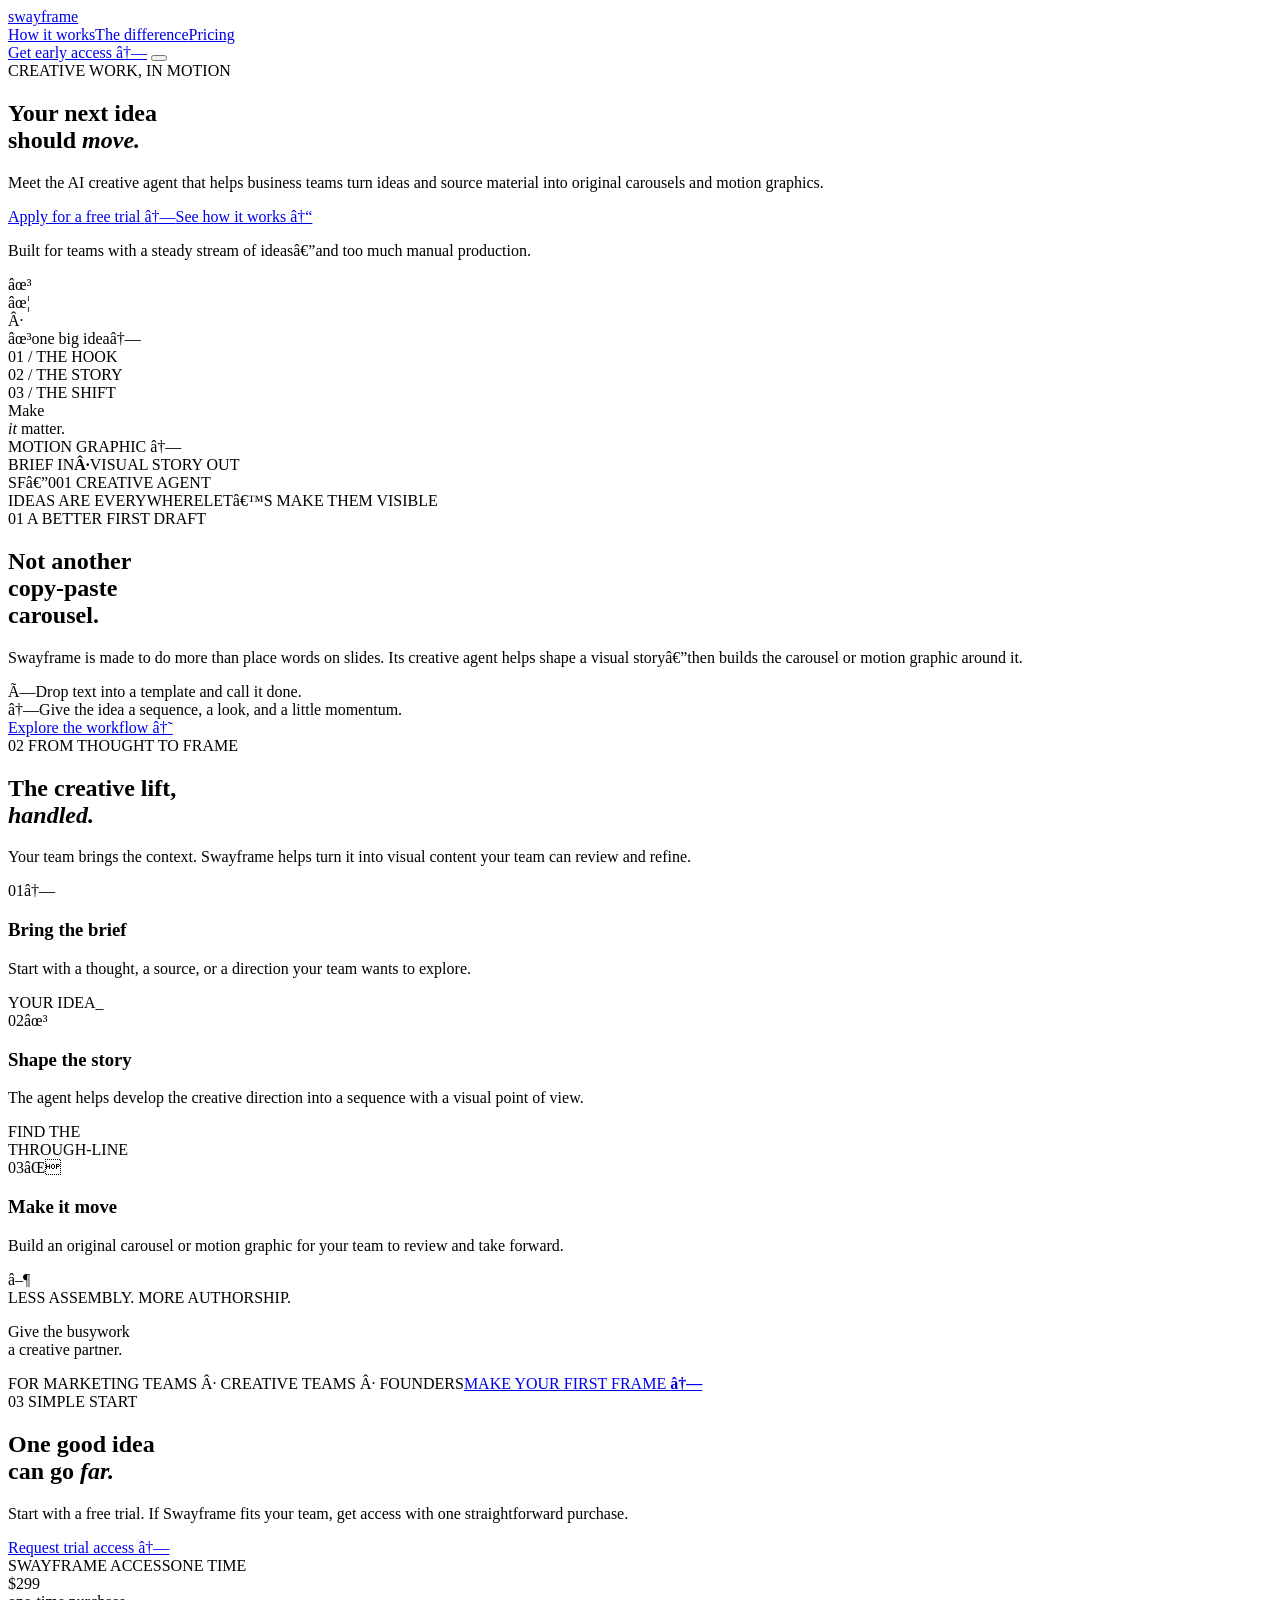
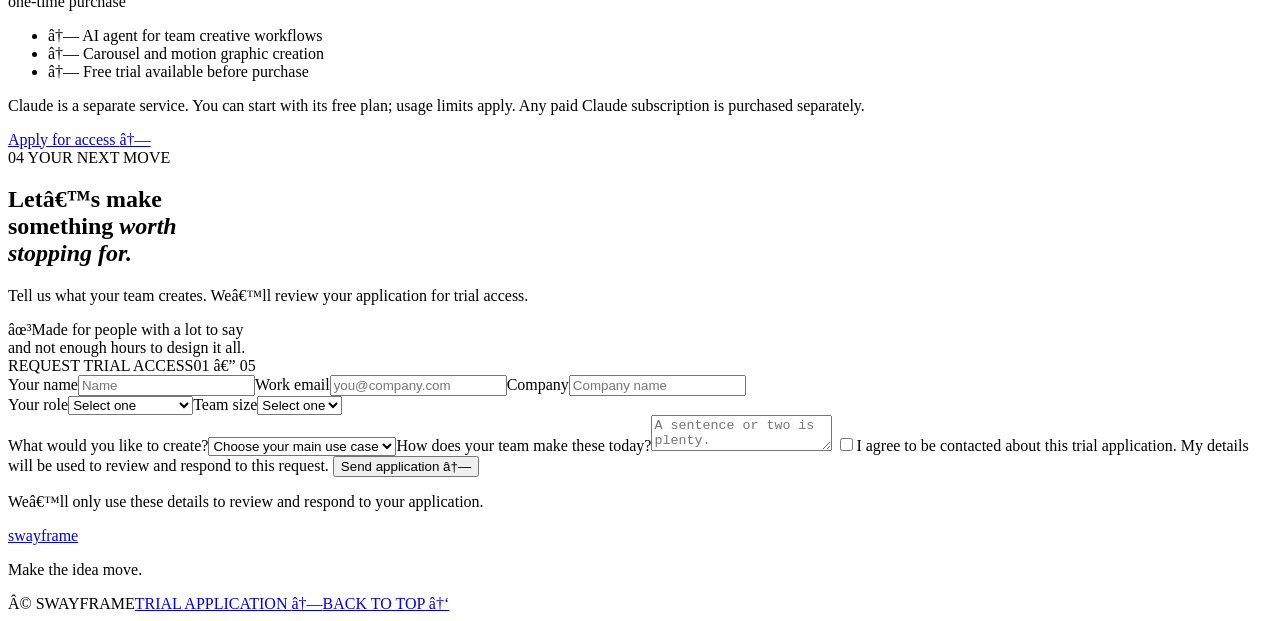
==== index.html @ ae8d2d68 "Add Swayframe landing page" ====
<!doctype html>
<html lang="en">
  <head>
    <meta charset="utf-8" />
    <meta name="viewport" content="width=device-width, initial-scale=1" />
    <meta name="theme-color" content="#090a12" />
    <meta name="description" content="Swayframe helps business teams turn ideas and source material into original carousels and motion graphics." />
    <meta property="og:title" content="Swayframe â€” Make the idea move" />
    <meta property="og:description" content="AI creative agents for teams making carousels and motion graphics." />
    <meta property="og:type" content="website" />
    <title>Swayframe â€” Make the idea move</title>
    <link rel="icon" href="/favicon.svg" type="image/svg+xml" />
    <link rel="stylesheet" href="/styles.css" />
    <script src="/script.js" defer></script>
  </head>
  <body>
    <div class="grain" aria-hidden="true"></div>
    <header class="topbar">
      <a class="brand" href="#top" aria-label="Swayframe home"><span class="brand-mark" aria-hidden="true"><i></i><i></i><i></i></span><span>swayframe</span></a>
      <nav class="nav-links" aria-label="Main navigation"><a href="#how">How it works</a><a href="#difference">The difference</a><a href="#pricing">Pricing</a></nav>
      <a class="nav-cta" href="#apply">Get early access <span aria-hidden="true">â†—</span></a>
      <button class="menu-toggle" type="button" aria-label="Open navigation" aria-expanded="false"><span></span><span></span></button>
    </header>

    <main id="top">
      <section class="hero section-wrap">
        <div class="hero-copy reveal">
          <div class="eyebrow"><span class="pulse-dot"></span> CREATIVE WORK, IN MOTION</div>
          <h1>Your next idea<br />should <em>move.</em></h1>
          <p class="hero-lede">Meet the AI creative agent that helps business teams turn ideas and source material into original carousels and motion graphics.</p>
          <div class="hero-actions"><a class="button button-lime" href="#apply">Apply for a free trial <span aria-hidden="true">â†—</span></a><a class="text-link" href="#how">See how it works <span aria-hidden="true">â†“</span></a></div>
          <p class="hero-note">Built for teams with a steady stream of ideasâ€”and too much manual production.</p>
        </div>
        <div class="hero-art reveal" aria-label="Illustration of an idea becoming a carousel and motion graphic">
          <div class="art-orbit orbit-one"></div><div class="art-orbit orbit-two"></div>
          <div class="spark spark-a">âœ³</div><div class="spark spark-b">âœ¦</div><div class="spark spark-c">Â·</div>
          <div class="idea-chip"><span class="mini-icon">âœ³</span><span>one big idea</span><span class="chip-arrow">â†—</span></div>
          <div class="visual-stack">
            <div class="visual-card card-back"><div class="card-kicker">01 / THE HOOK</div><div class="tiny-lines"><b></b><b></b><b></b></div><div class="card-sun"></div><div class="card-base"></div></div>
            <div class="visual-card card-middle"><div class="card-kicker">02 / THE STORY</div><div class="middle-art"><span></span><span></span><span></span></div><div class="tiny-lines"><b></b><b></b></div><div class="card-base"></div></div>
            <div class="visual-card card-front"><div class="card-kicker">03 / THE SHIFT</div><div class="front-word">Make<br /><i>it</i> matter.</div><div class="front-wave"></div><div class="card-base"></div></div>
            <div class="motion-tag"><span class="equalizer"><i></i><i></i><i></i><i></i><i></i></span> MOTION GRAPHIC <span>â†—</span></div>
          </div>
          <div class="art-caption"><span>BRIEF IN</span><b>Â·</b><span>VISUAL STORY OUT</span></div><div class="art-index">SFâ€”001 <span>CREATIVE AGENT</span></div>
        </div>
        <div class="hero-bottom"><span>IDEAS ARE EVERYWHERE</span><span class="scroll-line"></span><span>LETâ€™S MAKE THEM VISIBLE</span></div>
      </section>

      <section class="statement section-wrap" id="difference">
        <div class="section-label reveal"><span>01</span> A BETTER FIRST DRAFT</div>
        <div class="statement-layout"><h2 class="reveal">Not another<br />copy-<span>paste</span><br />carousel.</h2>
          <div class="statement-aside reveal"><p class="large-copy">Swayframe is made to do more than place words on slides. Its creative agent helps shape a visual storyâ€”then builds the carousel or motion graphic around it.</p>
            <div class="compare-row"><span class="compare-x">Ã—</span><span>Drop text into a template and call it done.</span></div><div class="compare-row"><span class="compare-check">â†—</span><span>Give the idea a sequence, a look, and a little momentum.</span></div><a class="underlined-link" href="#how">Explore the workflow <span>â†˜</span></a>
          </div>
        </div>
      </section>

      <section class="workflow section-wrap" id="how">
        <div class="workflow-head"><div class="section-label reveal"><span>02</span> FROM THOUGHT TO FRAME</div><h2 class="reveal">The creative lift,<br /><em>handled.</em></h2><p class="workflow-intro reveal">Your team brings the context. Swayframe helps turn it into visual content your team can review and refine.</p></div>
        <div class="steps-grid">
          <article class="step-card reveal"><div class="step-top"><span>01</span><span class="step-symbol symbol-brief">â†—</span></div><h3>Bring the brief</h3><p>Start with a thought, a source, or a direction your team wants to explore.</p><div class="step-visual brief-visual"><span class="doc-line line-long"></span><span class="doc-line"></span><span class="doc-line line-short"></span><div class="brief-cursor">YOUR IDEA<span>_</span></div></div></article>
          <article class="step-card reveal"><div class="step-top"><span>02</span><span class="step-symbol symbol-shape">âœ³</span></div><h3>Shape the story</h3><p>The agent helps develop the creative direction into a sequence with a visual point of view.</p><div class="step-visual shape-visual"><div class="shape shape-a"></div><div class="shape shape-b"></div><div class="shape shape-c"></div><div class="shape-label">FIND THE<br />THROUGH-LINE</div></div></article>
          <article class="step-card reveal"><div class="step-top"><span>03</span><span class="step-symbol symbol-motion">âŒ</span></div><h3>Make it move</h3><p>Build an original carousel or motion graphic for your team to review and take forward.</p><div class="step-visual deliver-visual"><div class="mini-frame frame-one"><b></b><i></i><i></i></div><div class="mini-frame frame-two"><b></b><i></i><i></i></div><div class="mini-frame frame-three"><b></b><i></i><i></i></div><div class="play-button">â–¶</div><div class="timeline"><span></span><b></b><span></span><span></span></div></div></article>
        </div>
      </section>

      <section class="manifesto"><div class="manifesto-glow"></div><div class="manifesto-inner section-wrap reveal"><div class="manifesto-label">LESS ASSEMBLY. MORE AUTHORSHIP.</div><p>Give the busywork<br />a <span>creative partner.</span></p><div class="manifesto-foot"><span>FOR MARKETING TEAMS Â· CREATIVE TEAMS Â· FOUNDERS</span><a href="#apply">MAKE YOUR FIRST FRAME <b>â†—</b></a></div></div></section>

      <section class="pricing section-wrap" id="pricing">
        <div class="pricing-copy reveal"><div class="section-label"><span>03</span> SIMPLE START</div><h2>One good idea<br />can go <em>far.</em></h2><p>Start with a free trial. If Swayframe fits your team, get access with one straightforward purchase.</p><a class="button button-lime" href="#apply">Request trial access <span aria-hidden="true">â†—</span></a></div>
        <div class="price-card reveal"><div class="price-card-top"><span>SWAYFRAME ACCESS</span><span class="price-stamp">ONE TIME</span></div><div class="price"><span class="currency">$</span>299</div><div class="price-sub">one-time purchase</div><div class="price-divider"></div><ul><li><span>â†—</span> AI agent for team creative workflows</li><li><span>â†—</span> Carousel and motion graphic creation</li><li><span>â†—</span> Free trial available before purchase</li></ul><p class="price-foot">Claude is a separate service. You can start with its free plan; usage limits apply. Any paid Claude subscription is purchased separately.</p><a class="price-cta" href="#apply">Apply for access <span>â†—</span></a></div>
      </section>

      <section class="apply-section" id="apply"><div class="apply-glow"></div><div class="apply-layout section-wrap">
        <div class="apply-copy reveal"><div class="section-label"><span>04</span> YOUR NEXT MOVE</div><h2>Letâ€™s make<br />something <em>worth<br />stopping for.</em></h2><p>Tell us what your team creates. Weâ€™ll review your application for trial access.</p><div class="apply-aside"><span class="apply-star">âœ³</span><span>Made for people with a lot to say<br />and not enough hours to design it all.</span></div></div>
        <form class="apply-form reveal" id="application-form"><div class="form-heading"><span>REQUEST TRIAL ACCESS</span><span>01 â€” 05</span></div>
          <label>Your name<input name="name" autocomplete="name" required placeholder="Name" /></label><label>Work email<input name="email" autocomplete="email" type="email" required placeholder="you@company.com" /></label><label>Company<input name="company" autocomplete="organization" required placeholder="Company name" /></label>
          <div class="form-row"><label>Your role<select name="role" required><option value="" disabled selected>Select one</option><option>Founder / Owner</option><option>Marketing</option><option>Creative / Design</option><option>Operations</option><option>Other</option></select></label><label>Team size<select name="team" required><option value="" disabled selected>Select one</option><option>1</option><option>2â€“5</option><option>6â€“20</option><option>21â€“50</option><option>51+</option></select></label></div>
          <label>What would you like to create?<select name="need" required><option value="" disabled selected>Choose your main use case</option><option>Carousels</option><option>Motion graphics</option><option>Both</option></select></label><label>How does your team make these today?<textarea name="workflow" rows="2" required placeholder="A sentence or two is plenty."></textarea></label>
          <label class="consent"><input type="checkbox" name="consent" required /><span>I agree to be contacted about this trial application. My details will be used to review and respond to this request.</span></label>
          <button class="button button-lime submit-button" type="submit">Send application <span aria-hidden="true">â†—</span></button><p class="form-privacy">Weâ€™ll only use these details to review and respond to your application.</p><div class="form-message" id="form-message" role="status" aria-live="polite"></div>
        </form>
      </div></section>
    </main>
    <footer class="footer section-wrap"><a class="brand" href="#top"><span class="brand-mark" aria-hidden="true"><i></i><i></i><i></i></span><span>swayframe</span></a><p>Make the idea move.</p><div class="footer-meta"><span>Â© <span id="year"></span> SWAYFRAME</span><a href="#apply">TRIAL APPLICATION <span>â†—</span></a><a href="#top">BACK TO TOP â†‘</a></div></footer>
  </body>
</html>
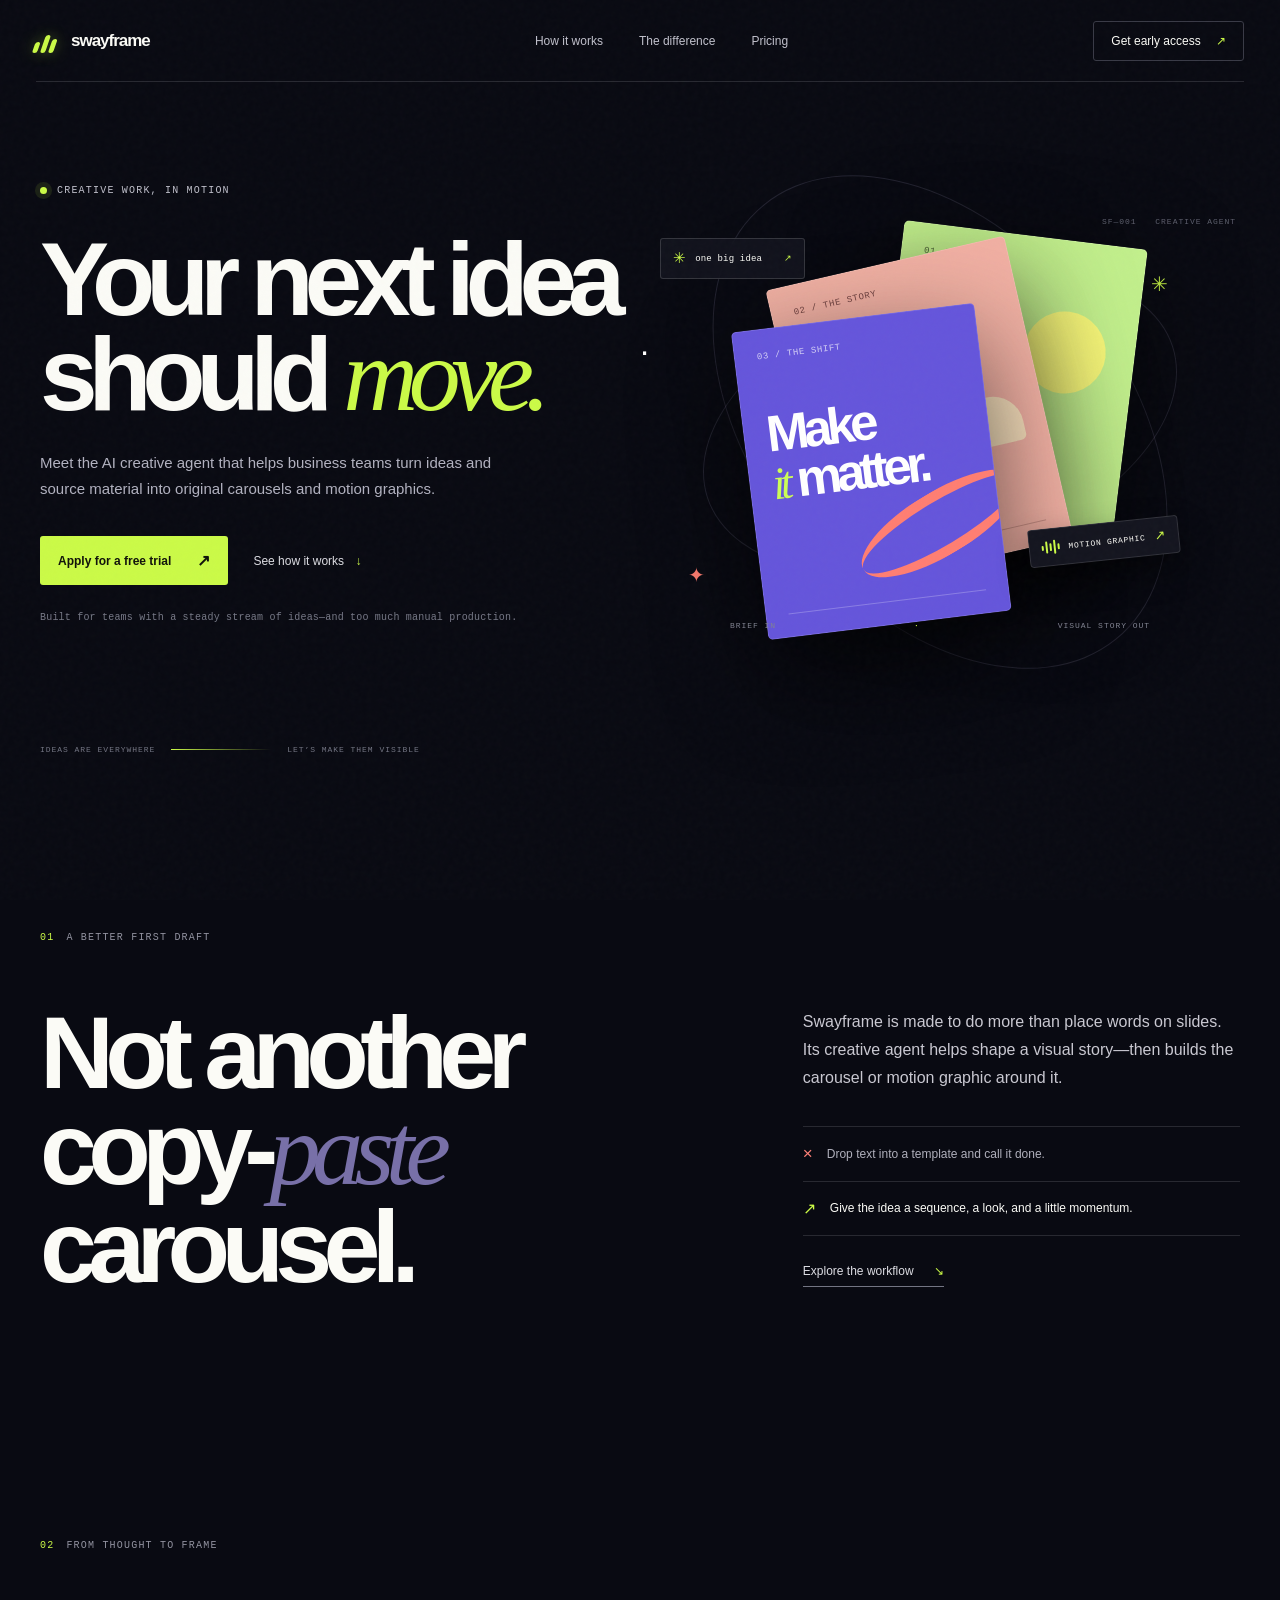
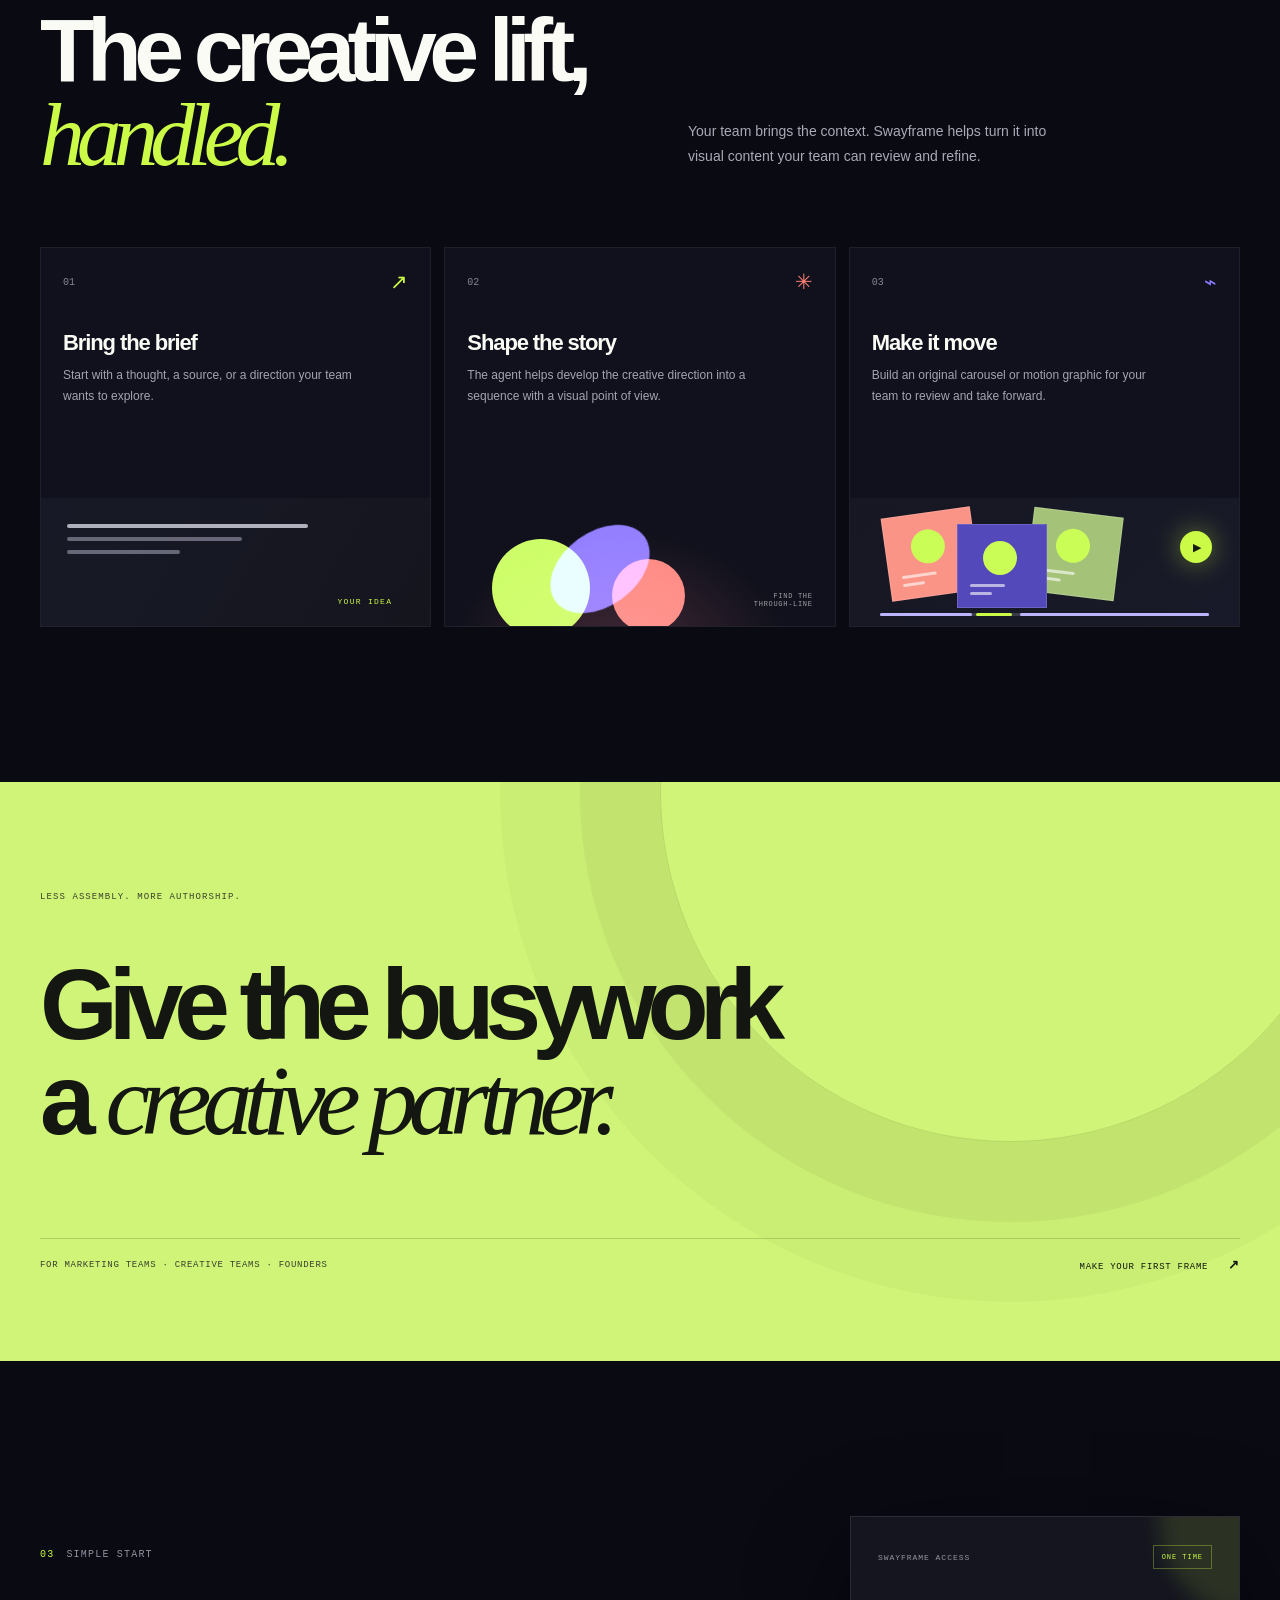
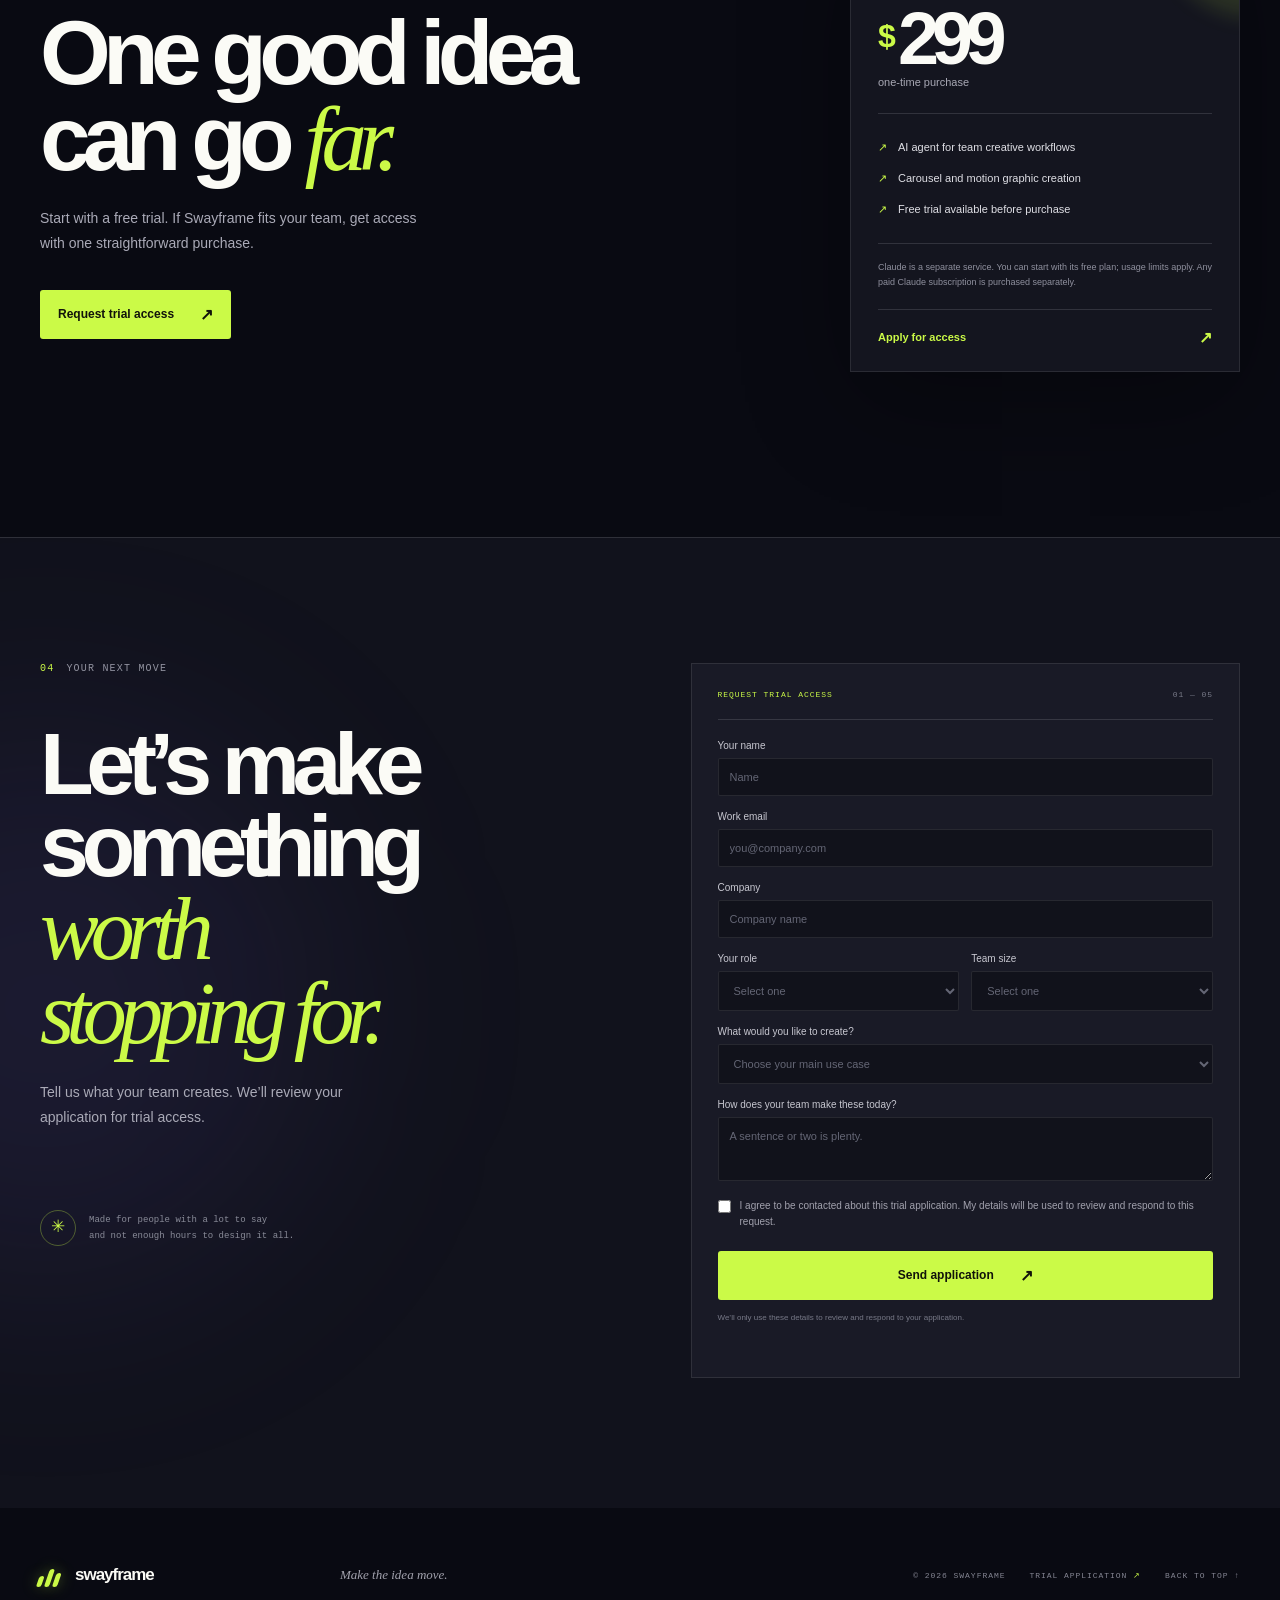
==== commit 818f5bb8: "Polish Swayframe landing page" ====
--- a/index.html
+++ b/index.html
@@ -5,10 +5,10 @@
     <meta name="viewport" content="width=device-width, initial-scale=1" />
     <meta name="theme-color" content="#090a12" />
     <meta name="description" content="Swayframe helps business teams turn ideas and source material into original carousels and motion graphics." />
-    <meta property="og:title" content="Swayframe â€” Make the idea move" />
+    <meta property="og:title" content="Swayframe — Make the idea move" />
     <meta property="og:description" content="AI creative agents for teams making carousels and motion graphics." />
     <meta property="og:type" content="website" />
-    <title>Swayframe â€” Make the idea move</title>
+    <title>Swayframe — Make the idea move</title>
     <link rel="icon" href="/favicon.svg" type="image/svg+xml" />
     <link rel="stylesheet" href="/styles.css" />
     <script src="/script.js" defer></script>
@@ -18,7 +18,7 @@
     <header class="topbar">
       <a class="brand" href="#top" aria-label="Swayframe home"><span class="brand-mark" aria-hidden="true"><i></i><i></i><i></i></span><span>swayframe</span></a>
       <nav class="nav-links" aria-label="Main navigation"><a href="#how">How it works</a><a href="#difference">The difference</a><a href="#pricing">Pricing</a></nav>
-      <a class="nav-cta" href="#apply">Get early access <span aria-hidden="true">â†—</span></a>
+      <a class="nav-cta" href="#apply">Get early access <span aria-hidden="true">↗</span></a>
       <button class="menu-toggle" type="button" aria-label="Open navigation" aria-expanded="false"><span></span><span></span></button>
     </header>
 
@@ -28,29 +28,29 @@
           <div class="eyebrow"><span class="pulse-dot"></span> CREATIVE WORK, IN MOTION</div>
           <h1>Your next idea<br />should <em>move.</em></h1>
           <p class="hero-lede">Meet the AI creative agent that helps business teams turn ideas and source material into original carousels and motion graphics.</p>
-          <div class="hero-actions"><a class="button button-lime" href="#apply">Apply for a free trial <span aria-hidden="true">â†—</span></a><a class="text-link" href="#how">See how it works <span aria-hidden="true">â†“</span></a></div>
-          <p class="hero-note">Built for teams with a steady stream of ideasâ€”and too much manual production.</p>
+          <div class="hero-actions"><a class="button button-lime" href="#apply">Apply for a free trial <span aria-hidden="true">↗</span></a><a class="text-link" href="#how">See how it works <span aria-hidden="true">↓</span></a></div>
+          <p class="hero-note">Built for teams with a steady stream of ideas—and too much manual production.</p>
         </div>
         <div class="hero-art reveal" aria-label="Illustration of an idea becoming a carousel and motion graphic">
           <div class="art-orbit orbit-one"></div><div class="art-orbit orbit-two"></div>
-          <div class="spark spark-a">âœ³</div><div class="spark spark-b">âœ¦</div><div class="spark spark-c">Â·</div>
-          <div class="idea-chip"><span class="mini-icon">âœ³</span><span>one big idea</span><span class="chip-arrow">â†—</span></div>
+          <div class="spark spark-a">✳</div><div class="spark spark-b">✦</div><div class="spark spark-c">·</div>
+          <div class="idea-chip"><span class="mini-icon">✳</span><span>one big idea</span><span class="chip-arrow">↗</span></div>
           <div class="visual-stack">
             <div class="visual-card card-back"><div class="card-kicker">01 / THE HOOK</div><div class="tiny-lines"><b></b><b></b><b></b></div><div class="card-sun"></div><div class="card-base"></div></div>
             <div class="visual-card card-middle"><div class="card-kicker">02 / THE STORY</div><div class="middle-art"><span></span><span></span><span></span></div><div class="tiny-lines"><b></b><b></b></div><div class="card-base"></div></div>
             <div class="visual-card card-front"><div class="card-kicker">03 / THE SHIFT</div><div class="front-word">Make<br /><i>it</i> matter.</div><div class="front-wave"></div><div class="card-base"></div></div>
-            <div class="motion-tag"><span class="equalizer"><i></i><i></i><i></i><i></i><i></i></span> MOTION GRAPHIC <span>â†—</span></div>
+            <div class="motion-tag"><span class="equalizer"><i></i><i></i><i></i><i></i><i></i></span> MOTION GRAPHIC <span>↗</span></div>
           </div>
-          <div class="art-caption"><span>BRIEF IN</span><b>Â·</b><span>VISUAL STORY OUT</span></div><div class="art-index">SFâ€”001 <span>CREATIVE AGENT</span></div>
+          <div class="art-caption"><span>BRIEF IN</span><b>·</b><span>VISUAL STORY OUT</span></div><div class="art-index">SF—001 <span>CREATIVE AGENT</span></div>
         </div>
-        <div class="hero-bottom"><span>IDEAS ARE EVERYWHERE</span><span class="scroll-line"></span><span>LETâ€™S MAKE THEM VISIBLE</span></div>
+        <div class="hero-bottom"><span>IDEAS ARE EVERYWHERE</span><span class="scroll-line"></span><span>LET’S MAKE THEM VISIBLE</span></div>
       </section>
 
       <section class="statement section-wrap" id="difference">
         <div class="section-label reveal"><span>01</span> A BETTER FIRST DRAFT</div>
         <div class="statement-layout"><h2 class="reveal">Not another<br />copy-<span>paste</span><br />carousel.</h2>
-          <div class="statement-aside reveal"><p class="large-copy">Swayframe is made to do more than place words on slides. Its creative agent helps shape a visual storyâ€”then builds the carousel or motion graphic around it.</p>
-            <div class="compare-row"><span class="compare-x">Ã—</span><span>Drop text into a template and call it done.</span></div><div class="compare-row"><span class="compare-check">â†—</span><span>Give the idea a sequence, a look, and a little momentum.</span></div><a class="underlined-link" href="#how">Explore the workflow <span>â†˜</span></a>
+          <div class="statement-aside reveal"><p class="large-copy">Swayframe is made to do more than place words on slides. Its creative agent helps shape a visual story—then builds the carousel or motion graphic around it.</p>
+            <div class="compare-row"><span class="compare-x">×</span><span>Drop text into a template and call it done.</span></div><div class="compare-row"><span class="compare-check">↗</span><span>Give the idea a sequence, a look, and a little momentum.</span></div><a class="underlined-link" href="#how">Explore the workflow <span>↘</span></a>
           </div>
         </div>
       </section>
@@ -58,30 +58,30 @@
       <section class="workflow section-wrap" id="how">
         <div class="workflow-head"><div class="section-label reveal"><span>02</span> FROM THOUGHT TO FRAME</div><h2 class="reveal">The creative lift,<br /><em>handled.</em></h2><p class="workflow-intro reveal">Your team brings the context. Swayframe helps turn it into visual content your team can review and refine.</p></div>
         <div class="steps-grid">
-          <article class="step-card reveal"><div class="step-top"><span>01</span><span class="step-symbol symbol-brief">â†—</span></div><h3>Bring the brief</h3><p>Start with a thought, a source, or a direction your team wants to explore.</p><div class="step-visual brief-visual"><span class="doc-line line-long"></span><span class="doc-line"></span><span class="doc-line line-short"></span><div class="brief-cursor">YOUR IDEA<span>_</span></div></div></article>
-          <article class="step-card reveal"><div class="step-top"><span>02</span><span class="step-symbol symbol-shape">âœ³</span></div><h3>Shape the story</h3><p>The agent helps develop the creative direction into a sequence with a visual point of view.</p><div class="step-visual shape-visual"><div class="shape shape-a"></div><div class="shape shape-b"></div><div class="shape shape-c"></div><div class="shape-label">FIND THE<br />THROUGH-LINE</div></div></article>
-          <article class="step-card reveal"><div class="step-top"><span>03</span><span class="step-symbol symbol-motion">âŒ</span></div><h3>Make it move</h3><p>Build an original carousel or motion graphic for your team to review and take forward.</p><div class="step-visual deliver-visual"><div class="mini-frame frame-one"><b></b><i></i><i></i></div><div class="mini-frame frame-two"><b></b><i></i><i></i></div><div class="mini-frame frame-three"><b></b><i></i><i></i></div><div class="play-button">â–¶</div><div class="timeline"><span></span><b></b><span></span><span></span></div></div></article>
+          <article class="step-card reveal"><div class="step-top"><span>01</span><span class="step-symbol symbol-brief">↗</span></div><h3>Bring the brief</h3><p>Start with a thought, a source, or a direction your team wants to explore.</p><div class="step-visual brief-visual"><span class="doc-line line-long"></span><span class="doc-line"></span><span class="doc-line line-short"></span><div class="brief-cursor">YOUR IDEA<span>_</span></div></div></article>
+          <article class="step-card reveal"><div class="step-top"><span>02</span><span class="step-symbol symbol-shape">✳</span></div><h3>Shape the story</h3><p>The agent helps develop the creative direction into a sequence with a visual point of view.</p><div class="step-visual shape-visual"><div class="shape shape-a"></div><div class="shape shape-b"></div><div class="shape shape-c"></div><div class="shape-label">FIND THE<br />THROUGH-LINE</div></div></article>
+          <article class="step-card reveal"><div class="step-top"><span>03</span><span class="step-symbol symbol-motion">⌁</span></div><h3>Make it move</h3><p>Build an original carousel or motion graphic for your team to review and take forward.</p><div class="step-visual deliver-visual"><div class="mini-frame frame-one"><b></b><i></i><i></i></div><div class="mini-frame frame-two"><b></b><i></i><i></i></div><div class="mini-frame frame-three"><b></b><i></i><i></i></div><div class="play-button">▶</div><div class="timeline"><span></span><b></b><span></span><span></span></div></div></article>
         </div>
       </section>
 
-      <section class="manifesto"><div class="manifesto-glow"></div><div class="manifesto-inner section-wrap reveal"><div class="manifesto-label">LESS ASSEMBLY. MORE AUTHORSHIP.</div><p>Give the busywork<br />a <span>creative partner.</span></p><div class="manifesto-foot"><span>FOR MARKETING TEAMS Â· CREATIVE TEAMS Â· FOUNDERS</span><a href="#apply">MAKE YOUR FIRST FRAME <b>â†—</b></a></div></div></section>
+      <section class="manifesto"><div class="manifesto-glow"></div><div class="manifesto-inner section-wrap reveal"><div class="manifesto-label">LESS ASSEMBLY. MORE AUTHORSHIP.</div><p>Give the busywork<br />a <span>creative partner.</span></p><div class="manifesto-foot"><span>FOR MARKETING TEAMS · CREATIVE TEAMS · FOUNDERS</span><a href="#apply">MAKE YOUR FIRST FRAME <b>↗</b></a></div></div></section>
 
       <section class="pricing section-wrap" id="pricing">
-        <div class="pricing-copy reveal"><div class="section-label"><span>03</span> SIMPLE START</div><h2>One good idea<br />can go <em>far.</em></h2><p>Start with a free trial. If Swayframe fits your team, get access with one straightforward purchase.</p><a class="button button-lime" href="#apply">Request trial access <span aria-hidden="true">â†—</span></a></div>
-        <div class="price-card reveal"><div class="price-card-top"><span>SWAYFRAME ACCESS</span><span class="price-stamp">ONE TIME</span></div><div class="price"><span class="currency">$</span>299</div><div class="price-sub">one-time purchase</div><div class="price-divider"></div><ul><li><span>â†—</span> AI agent for team creative workflows</li><li><span>â†—</span> Carousel and motion graphic creation</li><li><span>â†—</span> Free trial available before purchase</li></ul><p class="price-foot">Claude is a separate service. You can start with its free plan; usage limits apply. Any paid Claude subscription is purchased separately.</p><a class="price-cta" href="#apply">Apply for access <span>â†—</span></a></div>
+        <div class="pricing-copy reveal"><div class="section-label"><span>03</span> SIMPLE START</div><h2>One good idea<br />can go <em>far.</em></h2><p>Start with a free trial. If Swayframe fits your team, get access with one straightforward purchase.</p><a class="button button-lime" href="#apply">Request trial access <span aria-hidden="true">↗</span></a></div>
+        <div class="price-card reveal"><div class="price-card-top"><span>SWAYFRAME ACCESS</span><span class="price-stamp">ONE TIME</span></div><div class="price"><span class="currency">$</span>299</div><div class="price-sub">one-time purchase</div><div class="price-divider"></div><ul><li><span>↗</span> AI agent for team creative workflows</li><li><span>↗</span> Carousel and motion graphic creation</li><li><span>↗</span> Free trial available before purchase</li></ul><p class="price-foot">Claude is a separate service. You can start with its free plan; usage limits apply. Any paid Claude subscription is purchased separately.</p><a class="price-cta" href="#apply">Apply for access <span>↗</span></a></div>
       </section>
 
       <section class="apply-section" id="apply"><div class="apply-glow"></div><div class="apply-layout section-wrap">
-        <div class="apply-copy reveal"><div class="section-label"><span>04</span> YOUR NEXT MOVE</div><h2>Letâ€™s make<br />something <em>worth<br />stopping for.</em></h2><p>Tell us what your team creates. Weâ€™ll review your application for trial access.</p><div class="apply-aside"><span class="apply-star">âœ³</span><span>Made for people with a lot to say<br />and not enough hours to design it all.</span></div></div>
-        <form class="apply-form reveal" id="application-form"><div class="form-heading"><span>REQUEST TRIAL ACCESS</span><span>01 â€” 05</span></div>
+        <div class="apply-copy reveal"><div class="section-label"><span>04</span> YOUR NEXT MOVE</div><h2>Let’s make<br />something <em>worth<br />stopping for.</em></h2><p>Tell us what your team creates. We’ll review your application for trial access.</p><div class="apply-aside"><span class="apply-star">✳</span><span>Made for people with a lot to say<br />and not enough hours to design it all.</span></div></div>
+        <form class="apply-form reveal" id="application-form"><div class="form-heading"><span>REQUEST TRIAL ACCESS</span><span>01 — 05</span></div>
           <label>Your name<input name="name" autocomplete="name" required placeholder="Name" /></label><label>Work email<input name="email" autocomplete="email" type="email" required placeholder="you@company.com" /></label><label>Company<input name="company" autocomplete="organization" required placeholder="Company name" /></label>
-          <div class="form-row"><label>Your role<select name="role" required><option value="" disabled selected>Select one</option><option>Founder / Owner</option><option>Marketing</option><option>Creative / Design</option><option>Operations</option><option>Other</option></select></label><label>Team size<select name="team" required><option value="" disabled selected>Select one</option><option>1</option><option>2â€“5</option><option>6â€“20</option><option>21â€“50</option><option>51+</option></select></label></div>
+          <div class="form-row"><label>Your role<select name="role" required><option value="" disabled selected>Select one</option><option>Founder / Owner</option><option>Marketing</option><option>Creative / Design</option><option>Operations</option><option>Other</option></select></label><label>Team size<select name="team" required><option value="" disabled selected>Select one</option><option>1</option><option>2–5</option><option>6–20</option><option>21–50</option><option>51+</option></select></label></div>
           <label>What would you like to create?<select name="need" required><option value="" disabled selected>Choose your main use case</option><option>Carousels</option><option>Motion graphics</option><option>Both</option></select></label><label>How does your team make these today?<textarea name="workflow" rows="2" required placeholder="A sentence or two is plenty."></textarea></label>
           <label class="consent"><input type="checkbox" name="consent" required /><span>I agree to be contacted about this trial application. My details will be used to review and respond to this request.</span></label>
-          <button class="button button-lime submit-button" type="submit">Send application <span aria-hidden="true">â†—</span></button><p class="form-privacy">Weâ€™ll only use these details to review and respond to your application.</p><div class="form-message" id="form-message" role="status" aria-live="polite"></div>
+          <button class="button button-lime submit-button" type="submit">Send application <span aria-hidden="true">↗</span></button><p class="form-privacy">We’ll only use these details to review and respond to your application.</p><div class="form-message" id="form-message" role="status" aria-live="polite"></div>
         </form>
       </div></section>
     </main>
-    <footer class="footer section-wrap"><a class="brand" href="#top"><span class="brand-mark" aria-hidden="true"><i></i><i></i><i></i></span><span>swayframe</span></a><p>Make the idea move.</p><div class="footer-meta"><span>Â© <span id="year"></span> SWAYFRAME</span><a href="#apply">TRIAL APPLICATION <span>â†—</span></a><a href="#top">BACK TO TOP â†‘</a></div></footer>
+    <footer class="footer section-wrap"><a class="brand" href="#top"><span class="brand-mark" aria-hidden="true"><i></i><i></i><i></i></span><span>swayframe</span></a><p>Make the idea move.</p><div class="footer-meta"><span>© <span id="year"></span> SWAYFRAME</span><a href="#apply">TRIAL APPLICATION <span>↗</span></a><a href="#top">BACK TO TOP ↑</a></div></footer>
   </body>
-</html>+</html>
--- a/styles.css
+++ b/styles.css
@@ -0,0 +1,282 @@
+:root {
+  --ink: #090a12;
+  --ink-2: #10111c;
+  --paper: #f1f0e9;
+  --white: #fbfbf6;
+  --muted: #a7a7b3;
+  --line: rgba(245, 245, 255, .13);
+  --lime: #cbfa47;
+  --violet: #8d7dff;
+  --coral: #ff7e72;
+  --mono: "Courier New", monospace;
+  --sans: "Segoe UI", Arial, sans-serif;
+  scroll-behavior: smooth;
+}
+* { box-sizing: border-box; }
+html { background: var(--ink); }
+body { margin: 0; background: var(--ink); color: var(--white); font-family: var(--sans); font-size: 16px; overflow-x: hidden; }
+a { color: inherit; text-decoration: none; }
+button, input, textarea, select { font: inherit; }
+.grain { pointer-events: none; position: fixed; z-index: 20; inset: 0; opacity: .035; background-image: url("data:image/svg+xml,%3Csvg viewBox='0 0 180 180' xmlns='http://www.w3.org/2000/svg'%3E%3Cfilter id='n'%3E%3CfeTurbulence type='fractalNoise' baseFrequency='.92' numOctaves='3' stitchTiles='stitch'/%3E%3C/filter%3E%3Crect width='100%25' height='100%25' filter='url(%23n)' opacity='.65'/%3E%3C/svg%3E"); }
+.section-wrap { width: min(1200px, calc(100% - 72px)); margin-inline: auto; }
+.topbar { height: 82px; width: min(1400px, calc(100% - 72px)); margin: auto; display: flex; align-items: center; justify-content: space-between; border-bottom: 1px solid var(--line); position: relative; z-index: 10; }
+.brand { display: inline-flex; align-items: center; gap: 11px; font-size: 17px; font-weight: 800; letter-spacing: -.06em; }
+.brand-mark { width: 24px; height: 24px; display: flex; align-items: flex-end; gap: 3px; transform: skew(-19deg); }
+.brand-mark i { display: block; width: 5px; border-radius: 5px; background: var(--lime); box-shadow: 0 0 14px #cbfa4760; }
+.brand-mark i:nth-child(1) { height: 11px; }
+.brand-mark i:nth-child(2) { height: 18px; }
+.brand-mark i:nth-child(3) { height: 14px; }
+.nav-links { display: flex; gap: 36px; margin-left: 80px; }
+.nav-links a, .nav-cta { font-size: 12px; color: #c1c1cc; transition: color .2s; }
+.nav-links a:hover, .nav-cta:hover { color: var(--lime); }
+.nav-cta { border: 1px solid #393a46; border-radius: 3px; padding: 12px 17px; color: var(--white); }
+.nav-cta span { color: var(--lime); margin-left: 12px; }
+.menu-toggle { display: none; background: none; border: 0; }
+.hero { min-height: 700px; position: relative; display: grid; grid-template-columns: 1fr 1fr; align-items: center; padding-top: 70px; padding-bottom: 90px; }
+.hero-copy { position: relative; z-index: 2; padding-bottom: 26px; }
+.eyebrow, .section-label, .manifesto-label, .price-card-top, .form-heading, .art-caption, .art-index, .hero-bottom, .footer-meta { font-family: var(--mono); font-size: 10px; letter-spacing: .12em; }
+.eyebrow { display: flex; align-items: center; gap: 10px; color: #c1c1cc; }
+.pulse-dot { width: 7px; height: 7px; background: var(--lime); border-radius: 50%; box-shadow: 0 0 0 5px #cbfa4718; animation: pulse 2s infinite; }
+@keyframes pulse { 50% { box-shadow: 0 0 0 9px transparent; } }
+h1 { font-size: clamp(68px, 8.1vw, 112px); letter-spacing: -.09em; line-height: .92; margin: 36px 0 26px; font-weight: 700; }
+h1 em, h2 em { font-family: Georgia, serif; font-weight: 400; letter-spacing: -.09em; color: var(--lime); }
+.hero-lede { max-width: 455px; color: #b2b2c0; line-height: 1.75; font-size: 15px; }
+.hero-actions { display: flex; align-items: center; gap: 25px; margin-top: 34px; }
+.button { display: inline-flex; align-items: center; justify-content: center; gap: 26px; padding: 15px 18px; border: 0; border-radius: 3px; font-weight: 700; font-size: 12px; cursor: pointer; transition: transform .25s, box-shadow .25s; }
+.button:hover { transform: translateY(-3px); box-shadow: 0 12px 40px #cbfa4726; }
+.button-lime { background: var(--lime); color: #11130a; }
+.button-lime span { font-size: 16px; }
+.text-link, .underlined-link { font-size: 12px; color: #dddde3; }
+.text-link span { color: var(--lime); margin-left: 8px; }
+.hero-note { font: 10px var(--mono); color: #777987; margin-top: 27px; letter-spacing: .02em; }
+.hero-art { height: 500px; position: relative; display: flex; justify-content: center; align-items: center; perspective: 900px; }
+.art-orbit { position: absolute; border: 1px solid #d4d0ff20; border-radius: 50%; transform: rotate(-18deg); }
+.orbit-one { width: 490px; height: 280px; }
+.orbit-two { width: 560px; height: 370px; transform: rotate(51deg); }
+.visual-stack { width: 430px; height: 430px; position: relative; display: flex; align-items: center; justify-content: center; transform: rotate(-6deg); }
+.visual-card { position: absolute; width: 245px; height: 310px; border-radius: 5px; overflow: hidden; padding: 22px; box-shadow: 0 35px 100px #0009; border: 1px solid #fff2; }
+.card-back { background: #c2ef8c; color: #1b2811; transform: translate(70px, -26px) rotate(13deg); animation: float-back 6s ease-in-out infinite; }
+.card-middle { background: #f1b0a3; color: #421a1c; transform: translate(-20px, -10px) rotate(-7deg); animation: float-mid 7s ease-in-out infinite; }
+.card-front { background: #6555db; color: white; transform: translate(-74px, 42px) rotate(-1deg); animation: float-front 5.5s ease-in-out infinite; }
+.card-kicker { font: 9px var(--mono); letter-spacing: .07em; opacity: .72; }
+.tiny-lines { position: absolute; left: 22px; top: 63px; width: 90px; display: grid; gap: 6px; }
+.tiny-lines b { height: 4px; border-radius: 4px; background: currentColor; opacity: .55; }
+.tiny-lines b:nth-child(2) { width: 75%; }
+.tiny-lines b:nth-child(3) { width: 46%; }
+.card-sun { position: absolute; right: 28px; top: 70px; width: 82px; height: 82px; border-radius: 50%; background: #f7f779; }
+.card-base { position: absolute; bottom: 22px; left: 22px; right: 22px; height: 1px; background: currentColor; opacity: .24; }
+.middle-art { position: absolute; top: 100px; left: 22px; right: 22px; height: 102px; display: flex; align-items: flex-end; gap: 8px; }
+.middle-art span { flex: 1; border-radius: 44px 44px 8px 8px; background: #f9e1bd; height: 70%; }
+.middle-art span:nth-child(2) { height: 100%; background: #7e4e93; }
+.middle-art span:nth-child(3) { height: 48%; background: #f9e1bd; }
+.front-word { position: absolute; left: 22px; top: 82px; font-size: 51px; line-height: .9; font-weight: 800; letter-spacing: -.1em; }
+.front-word i { color: #ccfc57; font: italic 46px Georgia; }
+.front-wave { position: absolute; right: -31px; bottom: 62px; width: 180px; height: 64px; border: 10px solid var(--coral); border-left: 0; border-right: 0; border-radius: 50%; transform: rotate(-24deg); }
+.motion-tag { position: absolute; right: -11px; bottom: 60px; display: flex; align-items: center; gap: 9px; background: #14151f; border: 1px solid #ffffff20; padding: 10px 12px; border-radius: 4px; font: 8px var(--mono); letter-spacing: .09em; box-shadow: 0 15px 32px #0007; }
+.motion-tag > span:last-child { color: var(--lime); font-size: 13px; }
+.equalizer { height: 15px; display: flex; gap: 2px; align-items: center; }
+.equalizer i { width: 2px; border-radius: 2px; background: var(--lime); height: 5px; animation: eq .8s ease-in-out infinite alternate; }
+.equalizer i:nth-child(2) { height: 12px; animation-delay: .2s; }
+.equalizer i:nth-child(3) { height: 8px; animation-delay: .4s; }
+.equalizer i:nth-child(4) { height: 14px; animation-delay: .1s; }
+.equalizer i:nth-child(5) { height: 6px; animation-delay: .3s; }
+@keyframes eq { to { height: 3px; } }
+.idea-chip { position: absolute; z-index: 3; top: 66px; left: 20px; display: flex; align-items: center; gap: 9px; border: 1px solid #ffffff25; background: #151620c9; backdrop-filter: blur(8px); padding: 10px 12px; border-radius: 3px; font: 9px var(--mono); letter-spacing: .02em; }
+.mini-icon { color: var(--lime); font-size: 15px; }
+.chip-arrow { color: var(--lime); margin-left: 13px; }
+.spark { position: absolute; color: var(--lime); font-size: 20px; animation: sparkle 3s ease-in-out infinite; }
+.spark-a { top: 20%; right: 12%; }
+.spark-b { bottom: 17%; left: 8%; color: var(--coral); animation-delay: .7s; }
+.spark-c { top: 32%; left: 0; color: #fff; font-size: 33px; }
+@keyframes sparkle { 50% { transform: scale(.65) rotate(35deg); opacity: .45; } }
+@keyframes float-front { 50% { translate: 0 -11px; } }
+@keyframes float-mid { 50% { translate: 4px 9px; } }
+@keyframes float-back { 50% { translate: 0 8px; } }
+.art-caption { position: absolute; bottom: 42px; left: 50%; transform: translateX(-50%); width: 70%; display: flex; justify-content: space-between; color: #818391; font-size: 8px; }
+.art-caption b { color: var(--lime); }
+.art-index { position: absolute; top: 45px; right: 4px; color: #5c5e6c; font-size: 8px; }
+.art-index span { margin-left: 13px; }
+.hero-bottom { position: absolute; bottom: 28px; left: 0; right: 0; display: flex; align-items: center; gap: 16px; color: #737583; font-size: 8px; }
+.scroll-line { height: 1px; width: 100px; background: linear-gradient(90deg, var(--lime), transparent); }
+.statement { padding-top: 150px; padding-bottom: 155px; }
+.section-label { color: #9293a0; display: flex; align-items: center; gap: 12px; }
+.section-label span { color: var(--lime); }
+.statement-layout { display: grid; grid-template-columns: 1fr .68fr; gap: 10%; align-items: end; margin-top: 62px; }
+.statement h2, .workflow h2, .pricing h2, .apply-copy h2 { font-size: clamp(62px, 8vw, 104px); line-height: .94; letter-spacing: -.085em; font-weight: 600; margin: 0; }
+.statement h2 span { font-family: Georgia, serif; font-style: italic; color: #7870a8; font-weight: 400; }
+.statement-aside { padding-bottom: 8px; }
+.large-copy { font-size: 16px; line-height: 1.75; color: #c9c8d1; margin: 0 0 34px; }
+.compare-row { border-top: 1px solid var(--line); padding: 17px 0; display: flex; gap: 14px; align-items: center; font-size: 12px; color: #b0b0bc; }
+.compare-row:last-of-type { border-bottom: 1px solid var(--line); color: var(--white); }
+.compare-x { color: #ff8279; font-size: 17px; }
+.compare-check { color: var(--lime); font-size: 16px; }
+.underlined-link { display: inline-flex; margin-top: 28px; padding-bottom: 8px; border-bottom: 1px solid #737583; gap: 20px; }
+.underlined-link span { color: var(--lime); }
+.workflow { padding-top: 90px; padding-bottom: 155px; }
+.workflow-head { display: grid; grid-template-columns: 1fr 1fr; align-items: end; column-gap: 8%; }
+.workflow-head .section-label { grid-column: 1 / -1; margin-bottom: 57px; }
+.workflow h2 { font-size: clamp(60px, 7vw, 90px); }
+.workflow-intro { color: #aaaab7; line-height: 1.8; max-width: 390px; font-size: 14px; margin: 0 0 8px; }
+.steps-grid { display: grid; grid-template-columns: repeat(3, 1fr); gap: 13px; margin-top: 70px; }
+.step-card { min-height: 380px; background: var(--ink-2); border: 1px solid #ffffff10; padding: 22px; position: relative; overflow: hidden; }
+.step-top { display: flex; align-items: center; justify-content: space-between; font: 10px var(--mono); color: #838592; }
+.step-symbol { font-size: 21px; }
+.symbol-brief { color: var(--lime); }
+.symbol-shape { color: var(--coral); }
+.symbol-motion { color: var(--violet); }
+.step-card h3 { font-size: 22px; letter-spacing: -.05em; margin: 35px 0 9px; }
+.step-card p { max-width: 300px; color: #a4a4b1; font-size: 12px; line-height: 1.7; margin: 0; }
+.step-visual { height: 128px; position: absolute; bottom: 0; left: 0; right: 0; overflow: hidden; }
+.brief-visual { background: linear-gradient(120deg, #171a26, #15151e); }
+.doc-line { display: block; position: relative; left: 26px; top: 26px; height: 4px; width: 45%; background: #676777; margin-bottom: 9px; border-radius: 4px; }
+.doc-line.line-long { width: 62%; background: #b1b0bd; }
+.doc-line.line-short { width: 29%; }
+.brief-cursor { position: absolute; right: 32px; bottom: 20px; font: 8px var(--mono); letter-spacing: .16em; color: var(--lime); animation: blink 1.1s infinite; }
+.brief-cursor span { opacity: 0; }
+@keyframes blink { 50% { opacity: .5; } }
+.shape-visual { background: radial-gradient(ellipse at 45% 120%, #9c53635c, transparent 55%); }
+.shape { position: absolute; border-radius: 50%; filter: blur(.2px); }
+.shape-a { width: 98px; height: 98px; background: #cafd56; left: 47px; top: 41px; mix-blend-mode: screen; animation: shape-pulse 5s infinite alternate; }
+.shape-b { width: 110px; height: 74px; background: #8c76ff; left: 100px; top: 34px; transform: rotate(-36deg); mix-blend-mode: screen; animation: shape-pulse 6s infinite alternate-reverse; }
+.shape-c { width: 73px; height: 73px; background: #ff8274; left: 167px; top: 61px; mix-blend-mode: screen; animation: shape-pulse 4s infinite alternate; }
+.shape-label { position: absolute; right: 22px; bottom: 18px; font: 7px var(--mono); letter-spacing: .1em; text-align: right; color: #fff9; }
+@keyframes shape-pulse { to { translate: 0 -12px; scale: 1.07; } }
+.deliver-visual { background: linear-gradient(140deg, #161722, #191a29); }
+.mini-frame { position: absolute; width: 90px; height: 84px; top: 14px; border: 1px solid #ffffff25; background: #8875ff; }
+.mini-frame b { display: block; width: 34px; height: 34px; border-radius: 50%; background: #cafd56; position: absolute; top: 16px; left: 25px; }
+.mini-frame i { position: absolute; height: 3px; width: 35px; bottom: 20px; left: 12px; background: #fff9; border-radius: 4px; }
+.mini-frame i:last-child { width: 22px; bottom: 12px; }
+.frame-one { left: 36px; transform: rotate(-8deg); background: #fa9486; }
+.frame-two { left: 107px; top: 26px; z-index: 2; background: #5349bb; }
+.frame-three { left: 179px; transform: rotate(7deg); background: #a4c379; }
+.play-button { position: absolute; z-index: 3; right: 27px; top: 33px; width: 32px; height: 32px; border-radius: 50%; background: var(--lime); color: #161913; font-size: 11px; display: grid; place-items: center; padding-left: 2px; box-shadow: 0 0 27px #cbfa4770; }
+.timeline { position: absolute; left: 30px; right: 30px; bottom: 10px; height: 3px; background: #ffffff25; display: flex; gap: 4px; }
+.timeline span, .timeline b { height: 100%; background: #bcb4ff; border-radius: 5px; }
+.timeline span:nth-child(1) { width: 28%; }
+.timeline b { width: 11%; background: var(--lime); }
+.timeline span:last-child { flex: 1; }
+.manifesto { position: relative; overflow: hidden; background: #d0f477; color: #141711; padding: 110px 0 88px; }
+.manifesto-glow { position: absolute; width: 700px; height: 700px; right: -80px; top: -340px; border: 1px solid #1b260d22; border-radius: 50%; box-shadow: 0 0 0 80px #1b260d0c, 0 0 0 160px #1b260d07; }
+.manifesto-inner { position: relative; z-index: 1; }
+.manifesto-label { font-size: 9px; color: #39432a; }
+.manifesto p { font-size: clamp(55px, 8vw, 100px); line-height: .95; letter-spacing: -.09em; font-weight: 700; margin: 55px 0 90px; }
+.manifesto p span { font-family: Georgia, serif; font-weight: 400; font-style: italic; }
+.manifesto-foot { display: flex; justify-content: space-between; align-items: center; padding-top: 18px; border-top: 1px solid #24321f33; font: 9px var(--mono); letter-spacing: .08em; color: #37402d; }
+.manifesto-foot a { color: #11180d; }
+.manifesto-foot b { margin-left: 14px; font-size: 13px; }
+.pricing { display: grid; grid-template-columns: 1fr 390px; gap: 12%; align-items: center; padding-top: 155px; padding-bottom: 165px; }
+.pricing h2 { font-size: clamp(59px, 7.5vw, 91px); margin: 50px 0 24px; }
+.pricing-copy > p { max-width: 380px; color: #aaaab7; font-size: 14px; line-height: 1.8; margin-bottom: 33px; }
+.price-card { position: relative; background: #14151f; border: 1px solid #ffffff18; padding: 28px 27px 24px; box-shadow: 0 30px 100px #0005; overflow: hidden; }
+.price-card:before { content: ""; position: absolute; width: 190px; height: 190px; right: -110px; top: -90px; border-radius: 50%; background: #cbfa4720; filter: blur(10px); }
+.price-card-top { display: flex; align-items: center; justify-content: space-between; color: #9697a4; font-size: 8px; }
+.price-stamp { color: var(--lime); border: 1px solid #cbfa4750; padding: 7px 8px; font-size: 7px; }
+.price { font-size: 74px; letter-spacing: -.1em; font-weight: 700; margin: 27px 0 0; }
+.currency { font-size: 32px; vertical-align: top; line-height: 2.5; letter-spacing: -.06em; color: var(--lime); margin-right: 4px; }
+.price-sub { font-size: 11px; color: #a9a9b5; margin-top: -5px; }
+.price-divider { height: 1px; background: var(--line); margin: 25px 0 18px; }
+.price-card ul { list-style: none; padding: 0; margin: 0; }
+.price-card li { display: flex; gap: 11px; color: #dfdfe5; font-size: 11px; padding: 9px 0; }
+.price-card li span { color: var(--lime); }
+.price-foot { border-top: 1px solid var(--line); margin: 18px 0; padding-top: 16px; color: #8f909e; font-size: 9px; line-height: 1.7; }
+.price-cta { display: flex; justify-content: space-between; align-items: center; border-top: 1px solid var(--line); padding-top: 18px; color: var(--lime); font-size: 11px; font-weight: 700; }
+.price-cta span { font-size: 16px; }
+.apply-section { position: relative; overflow: hidden; background: #11121c; padding: 125px 0 130px; border-top: 1px solid var(--line); }
+.apply-glow { position: absolute; left: -230px; top: 20%; width: 550px; height: 550px; background: #7265e11a; filter: blur(110px); border-radius: 50%; }
+.apply-layout { position: relative; display: grid; grid-template-columns: .9fr 1fr; gap: 13%; align-items: start; }
+.apply-copy h2 { font-size: clamp(57px, 7vw, 88px); margin: 49px 0 24px; }
+.apply-copy > p { max-width: 355px; color: #aaaab7; line-height: 1.8; font-size: 14px; }
+.apply-aside { display: flex; gap: 13px; align-items: center; margin-top: 80px; font: 9px var(--mono); line-height: 1.8; color: #898b98; }
+.apply-star { display: grid; place-items: center; width: 36px; height: 36px; border: 1px solid #cbfa4750; border-radius: 50%; color: var(--lime); font-size: 17px; }
+.apply-form { background: #191a26; border: 1px solid #ffffff18; padding: 26px; }
+.form-heading { display: flex; justify-content: space-between; color: var(--lime); font-size: 8px; padding-bottom: 20px; border-bottom: 1px solid var(--line); margin-bottom: 20px; }
+.form-heading span:last-child { color: #787a88; }
+.apply-form label { display: block; color: #c7c7d0; font-size: 10px; margin-bottom: 15px; }
+.apply-form input:not([type=checkbox]), .apply-form select, .apply-form textarea { width: 100%; margin-top: 7px; background: #11121b; border: 1px solid #ffffff18; border-radius: 2px; color: var(--white); padding: 12px 11px; outline: none; font-size: 11px; transition: border-color .2s; }
+.apply-form input:focus, .apply-form select:focus, .apply-form textarea:focus { border-color: #cbfa4799; }
+.apply-form input::placeholder, .apply-form textarea::placeholder { color: #646675; }
+.apply-form select:invalid { color: #646675; }
+.apply-form option { color: var(--white); background: #11121b; }
+.form-row { display: grid; grid-template-columns: 1fr 1fr; gap: 12px; }
+.apply-form textarea { resize: vertical; min-height: 64px; }
+.consent { display: flex !important; gap: 9px; align-items: flex-start; line-height: 1.6; color: #a1a1ad !important; }
+.consent input { accent-color: var(--lime); margin: 2px 0 0; }
+.submit-button { width: 100%; margin-top: 6px; }
+.form-privacy { font-size: 8px; color: #777987; line-height: 1.6; margin: 12px 0 0; }
+.form-message { font-size: 10px; color: var(--lime); min-height: 16px; margin-top: 10px; }
+.footer { min-height: 135px; display: grid; grid-template-columns: 1fr 1fr 2fr; align-items: center; color: #858693; }
+.footer .brand { color: var(--white); }
+.footer > p { font: italic 13px Georgia; color: #a1a1ac; }
+.footer-meta { justify-self: end; display: flex; gap: 24px; font-size: 8px; align-items: center; }
+.footer-meta a:hover { color: var(--lime); }
+.footer-meta a span { color: var(--lime); }
+.reveal { opacity: 0; transform: translateY(24px); transition: opacity .8s ease, transform .8s cubic-bezier(.2, .8, .2, 1); }
+.reveal.in-view { opacity: 1; transform: translateY(0); }
+@media (max-width: 900px) {
+  .section-wrap, .topbar { width: min(calc(100% - 42px), 700px); }
+  .nav-links { gap: 20px; margin-left: 0; }
+  .hero { grid-template-columns: 1fr 1fr; min-height: 620px; }
+  .hero-art { transform: scale(.85); margin-inline: -30px; }
+  .statement-layout { gap: 6%; }
+  .pricing { grid-template-columns: 1fr 340px; gap: 7%; }
+  .apply-layout { gap: 8%; }
+  .footer { grid-template-columns: 1fr 1fr; padding-top: 24px; }
+  .footer-meta { grid-column: 1 / -1; justify-self: start; padding-bottom: 20px; }
+}
+@media (max-width: 650px) {
+  .section-wrap, .topbar { width: calc(100% - 38px); }
+  .topbar { height: 68px; }
+  .nav-links { display: none; position: absolute; top: 67px; left: -19px; right: -19px; background: #11121c; border-bottom: 1px solid var(--line); padding: 22px 22px 26px; flex-direction: column; gap: 20px; }
+  .nav-links.open { display: flex; }
+  .nav-links a { font-size: 14px; }
+  .nav-cta { margin-left: auto; margin-right: 15px; padding: 10px 12px; font-size: 10px; }
+  .menu-toggle { display: flex; width: 26px; height: 24px; flex-direction: column; justify-content: center; gap: 5px; }
+  .menu-toggle span { display: block; width: 18px; height: 1px; background: white; }
+  .hero { display: flex; flex-direction: column; align-items: stretch; padding-top: 65px; padding-bottom: 80px; min-height: unset; }
+  .hero-copy { padding-bottom: 0; }
+  .eyebrow { font-size: 9px; }
+  h1 { font-size: clamp(68px, 19vw, 100px); margin: 31px 0 22px; }
+  .hero-lede { font-size: 14px; max-width: 440px; }
+  .hero-actions { gap: 17px; flex-wrap: wrap; margin-top: 27px; }
+  .button { padding: 14px; gap: 16px; }
+  .text-link { font-size: 11px; }
+  .hero-art { height: 370px; transform: scale(.83); margin: -4px -45px 5px; }
+  .visual-stack { transform: rotate(-6deg) scale(.9); }
+  .idea-chip { top: 18px; left: 6%; }
+  .art-index { top: 9px; }
+  .hero-bottom { font-size: 7px; gap: 9px; bottom: 20px; }
+  .scroll-line { width: 50px; }
+  .statement { padding-top: 100px; padding-bottom: 105px; }
+  .statement-layout { grid-template-columns: 1fr; gap: 38px; margin-top: 44px; }
+  .statement h2, .workflow h2, .pricing h2, .apply-copy h2 { font-size: clamp(60px, 16vw, 86px); }
+  .large-copy { font-size: 14px; }
+  .workflow { padding-top: 45px; padding-bottom: 100px; }
+  .workflow-head { grid-template-columns: 1fr; gap: 0; }
+  .workflow-head .section-label { margin-bottom: 42px; }
+  .workflow h2 { margin-bottom: 20px; }
+  .workflow-intro { font-size: 13px; }
+  .steps-grid { grid-template-columns: 1fr; gap: 10px; margin-top: 43px; }
+  .step-card { min-height: 335px; }
+  .step-visual { height: 120px; }
+  .manifesto { padding: 75px 0 62px; }
+  .manifesto p { font-size: clamp(54px, 14.5vw, 82px); margin: 44px 0 59px; }
+  .manifesto-foot { align-items: flex-start; gap: 18px; flex-direction: column; font-size: 8px; }
+  .pricing { grid-template-columns: 1fr; gap: 48px; padding-top: 105px; padding-bottom: 105px; }
+  .pricing h2 { margin: 43px 0 20px; }
+  .pricing-copy > p { font-size: 13px; }
+  .price-card { max-width: 430px; width: 100%; justify-self: center; }
+  .apply-section { padding: 90px 0; }
+  .apply-layout { grid-template-columns: 1fr; gap: 48px; }
+  .apply-copy h2 { margin: 42px 0 18px; }
+  .apply-aside { margin-top: 35px; }
+  .apply-form { padding: 20px 16px; }
+  .form-row { gap: 9px; }
+  .footer { min-height: 170px; grid-template-columns: 1fr 1fr; gap: 8px; }
+  .footer > p { justify-self: end; }
+  .footer-meta { gap: 15px; flex-wrap: wrap; font-size: 7px; }
+  .footer-meta a:last-child { display: none; }
+}
+@media (prefers-reduced-motion: reduce) {
+  *, *::before, *::after { scroll-behavior: auto !important; animation-duration: .01ms !important; animation-iteration-count: 1 !important; transition-duration: .01ms !important; }
+  .reveal { opacity: 1; transform: none; }
+}
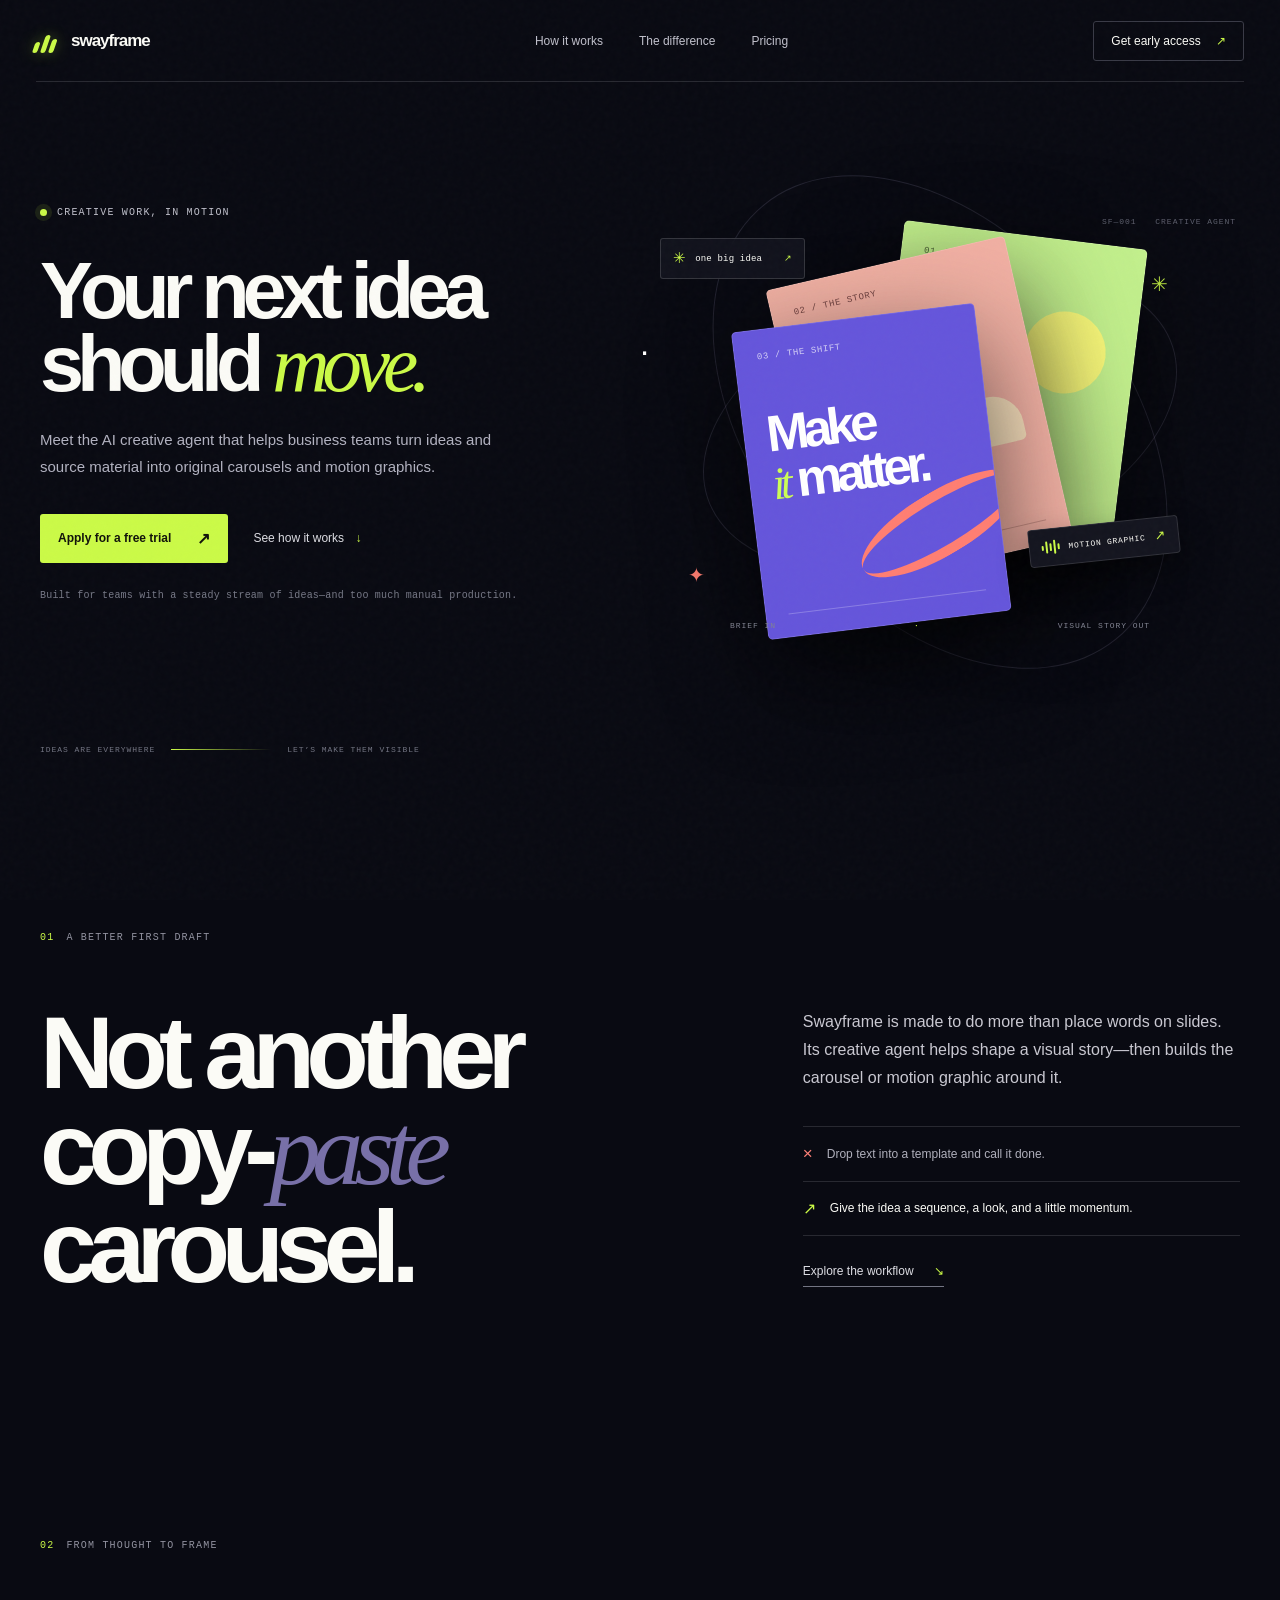
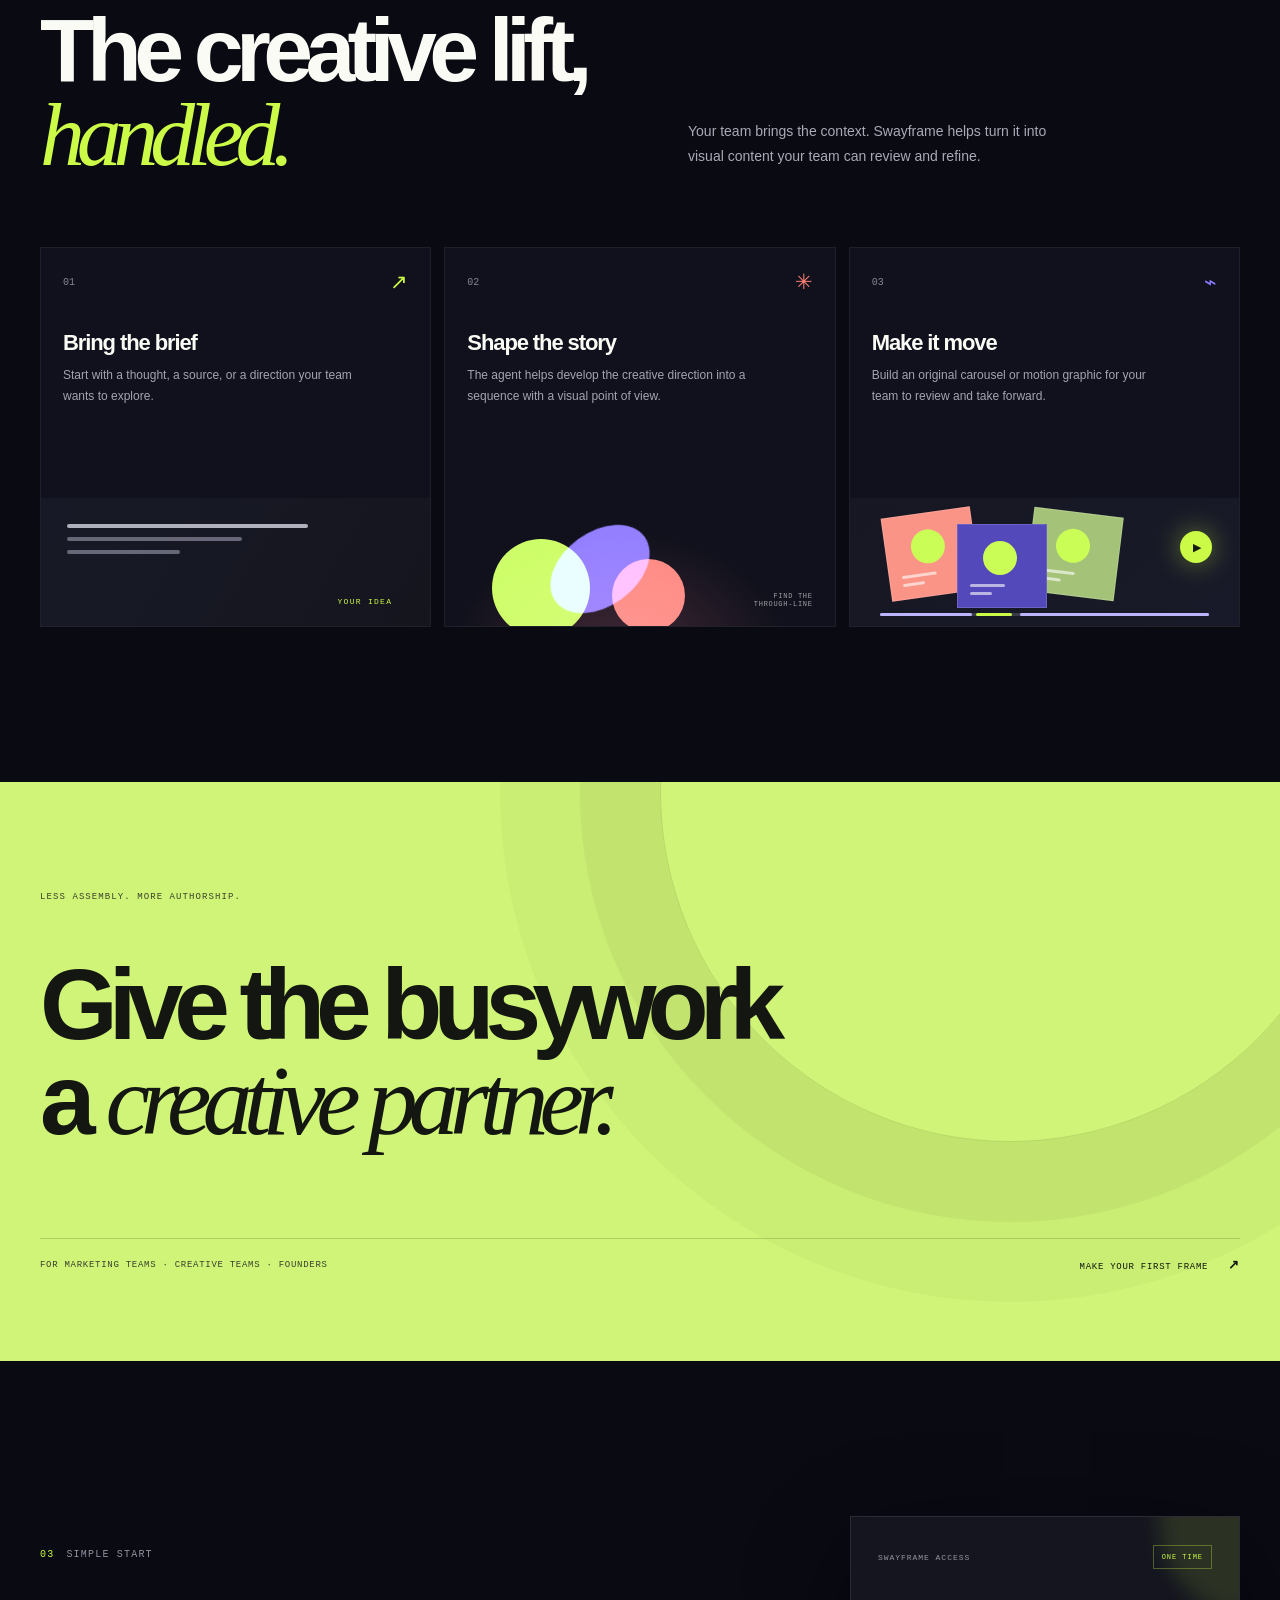
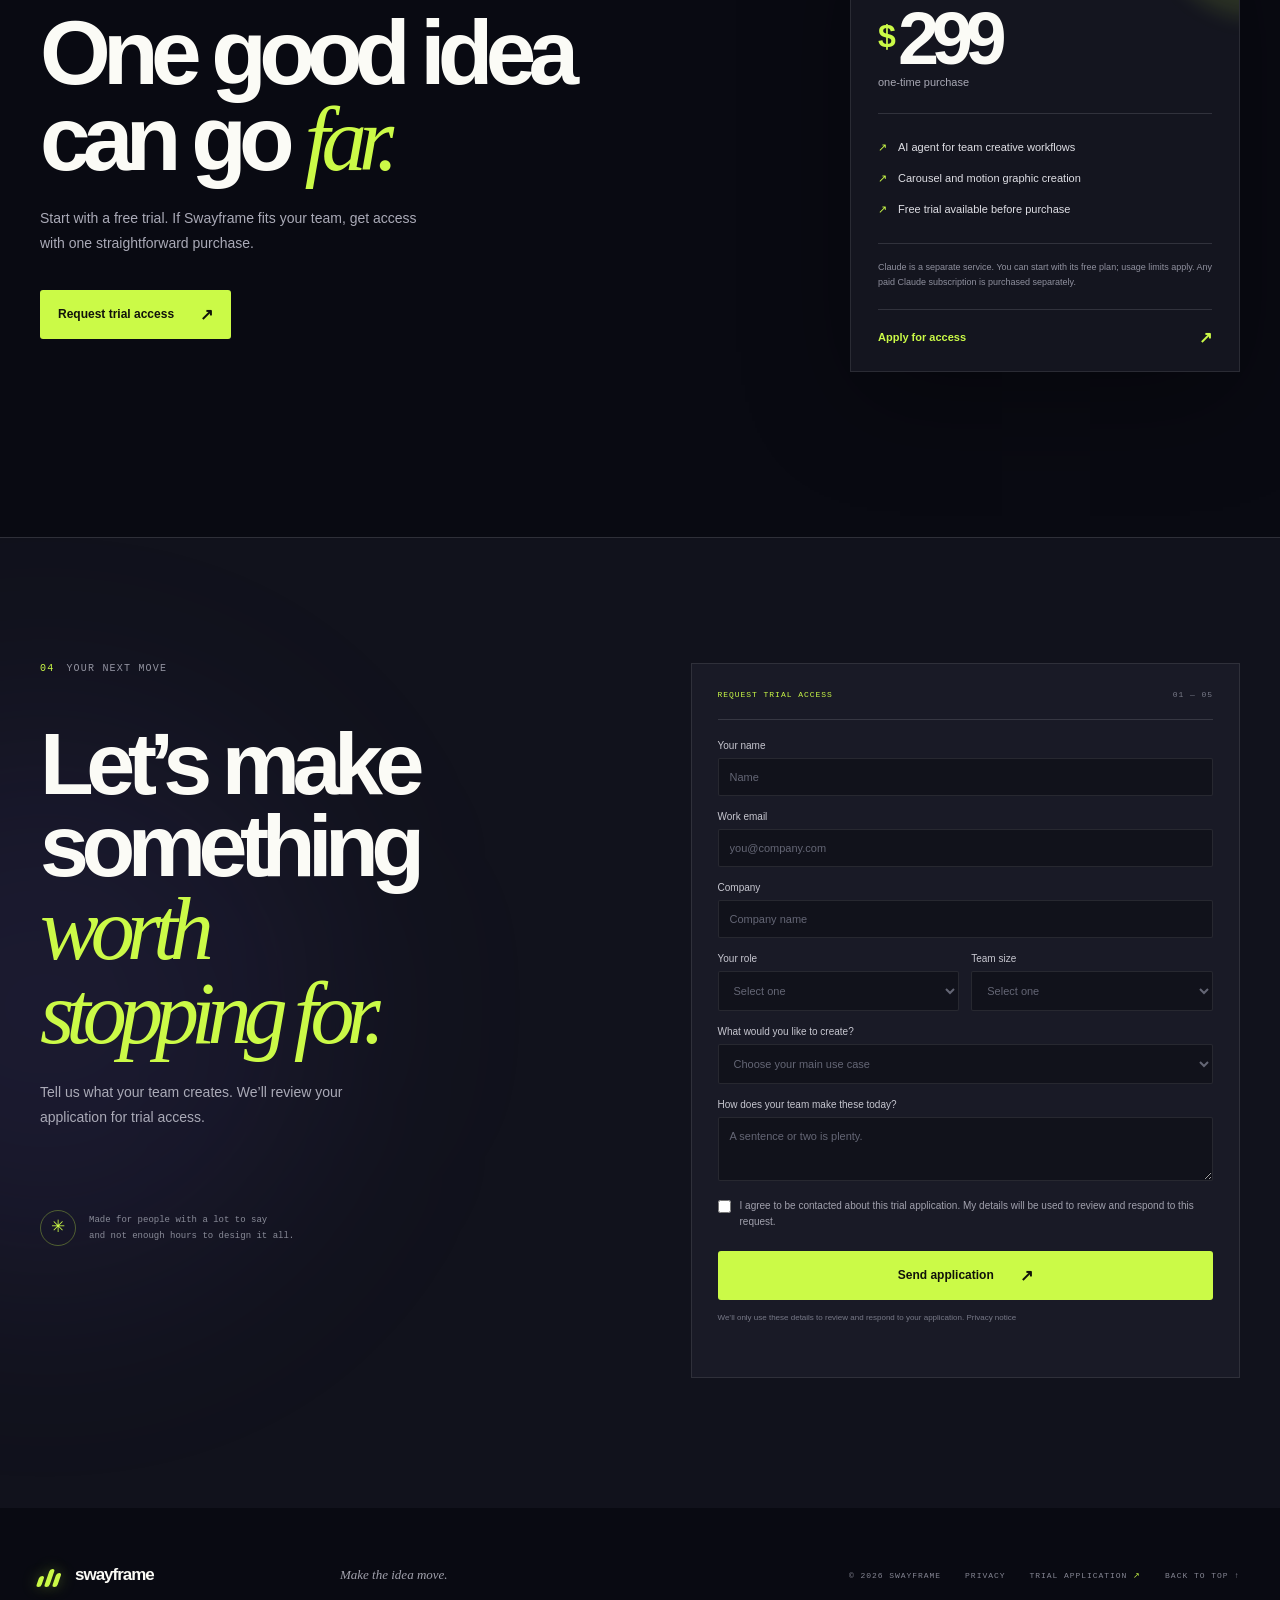
==== commit 84f4d62f: "Refine Swayframe launch materials" ====
--- a/index.html
+++ b/index.html
@@ -78,10 +78,10 @@
           <div class="form-row"><label>Your role<select name="role" required><option value="" disabled selected>Select one</option><option>Founder / Owner</option><option>Marketing</option><option>Creative / Design</option><option>Operations</option><option>Other</option></select></label><label>Team size<select name="team" required><option value="" disabled selected>Select one</option><option>1</option><option>2–5</option><option>6–20</option><option>21–50</option><option>51+</option></select></label></div>
           <label>What would you like to create?<select name="need" required><option value="" disabled selected>Choose your main use case</option><option>Carousels</option><option>Motion graphics</option><option>Both</option></select></label><label>How does your team make these today?<textarea name="workflow" rows="2" required placeholder="A sentence or two is plenty."></textarea></label>
           <label class="consent"><input type="checkbox" name="consent" required /><span>I agree to be contacted about this trial application. My details will be used to review and respond to this request.</span></label>
-          <button class="button button-lime submit-button" type="submit">Send application <span aria-hidden="true">↗</span></button><p class="form-privacy">We’ll only use these details to review and respond to your application.</p><div class="form-message" id="form-message" role="status" aria-live="polite"></div>
+          <button class="button button-lime submit-button" type="submit">Send application <span aria-hidden="true">↗</span></button><p class="form-privacy">We’ll only use these details to review and respond to your application. <a href="/privacy.html">Privacy notice</a></p><div class="form-message" id="form-message" role="status" aria-live="polite"></div>
         </form>
       </div></section>
     </main>
-    <footer class="footer section-wrap"><a class="brand" href="#top"><span class="brand-mark" aria-hidden="true"><i></i><i></i><i></i></span><span>swayframe</span></a><p>Make the idea move.</p><div class="footer-meta"><span>© <span id="year"></span> SWAYFRAME</span><a href="#apply">TRIAL APPLICATION <span>↗</span></a><a href="#top">BACK TO TOP ↑</a></div></footer>
+    <footer class="footer section-wrap"><a class="brand" href="#top"><span class="brand-mark" aria-hidden="true"><i></i><i></i><i></i></span><span>swayframe</span></a><p>Make the idea move.</p><div class="footer-meta"><span>© <span id="year"></span> SWAYFRAME</span><a href="/privacy.html">PRIVACY</a><a href="#apply">TRIAL APPLICATION <span>↗</span></a><a href="#top">BACK TO TOP ↑</a></div></footer>
   </body>
 </html>
--- a/styles.css
+++ b/styles.css
@@ -38,7 +38,7 @@
 .eyebrow { display: flex; align-items: center; gap: 10px; color: #c1c1cc; }
 .pulse-dot { width: 7px; height: 7px; background: var(--lime); border-radius: 50%; box-shadow: 0 0 0 5px #cbfa4718; animation: pulse 2s infinite; }
 @keyframes pulse { 50% { box-shadow: 0 0 0 9px transparent; } }
-h1 { font-size: clamp(68px, 8.1vw, 112px); letter-spacing: -.09em; line-height: .92; margin: 36px 0 26px; font-weight: 700; }
+h1 { font-size: clamp(64px, 6.2vw, 96px); letter-spacing: -.09em; line-height: .92; margin: 36px 0 26px; font-weight: 700; }
 h1 em, h2 em { font-family: Georgia, serif; font-weight: 400; letter-spacing: -.09em; color: var(--lime); }
 .hero-lede { max-width: 455px; color: #b2b2c0; line-height: 1.75; font-size: 15px; }
 .hero-actions { display: flex; align-items: center; gap: 25px; margin-top: 34px; }
@@ -210,8 +210,8 @@
 .footer-meta { justify-self: end; display: flex; gap: 24px; font-size: 8px; align-items: center; }
 .footer-meta a:hover { color: var(--lime); }
 .footer-meta a span { color: var(--lime); }
-.reveal { opacity: 0; transform: translateY(24px); transition: opacity .8s ease, transform .8s cubic-bezier(.2, .8, .2, 1); }
-.reveal.in-view { opacity: 1; transform: translateY(0); }
+html.js .reveal { opacity: 0; transform: translateY(24px); transition: opacity .8s ease, transform .8s cubic-bezier(.2, .8, .2, 1); }
+html.js .reveal.in-view { opacity: 1; transform: translateY(0); }
 @media (max-width: 900px) {
   .section-wrap, .topbar { width: min(calc(100% - 42px), 700px); }
   .nav-links { gap: 20px; margin-left: 0; }
@@ -279,4 +279,4 @@
 @media (prefers-reduced-motion: reduce) {
   *, *::before, *::after { scroll-behavior: auto !important; animation-duration: .01ms !important; animation-iteration-count: 1 !important; transition-duration: .01ms !important; }
   .reveal { opacity: 1; transform: none; }
-}+}
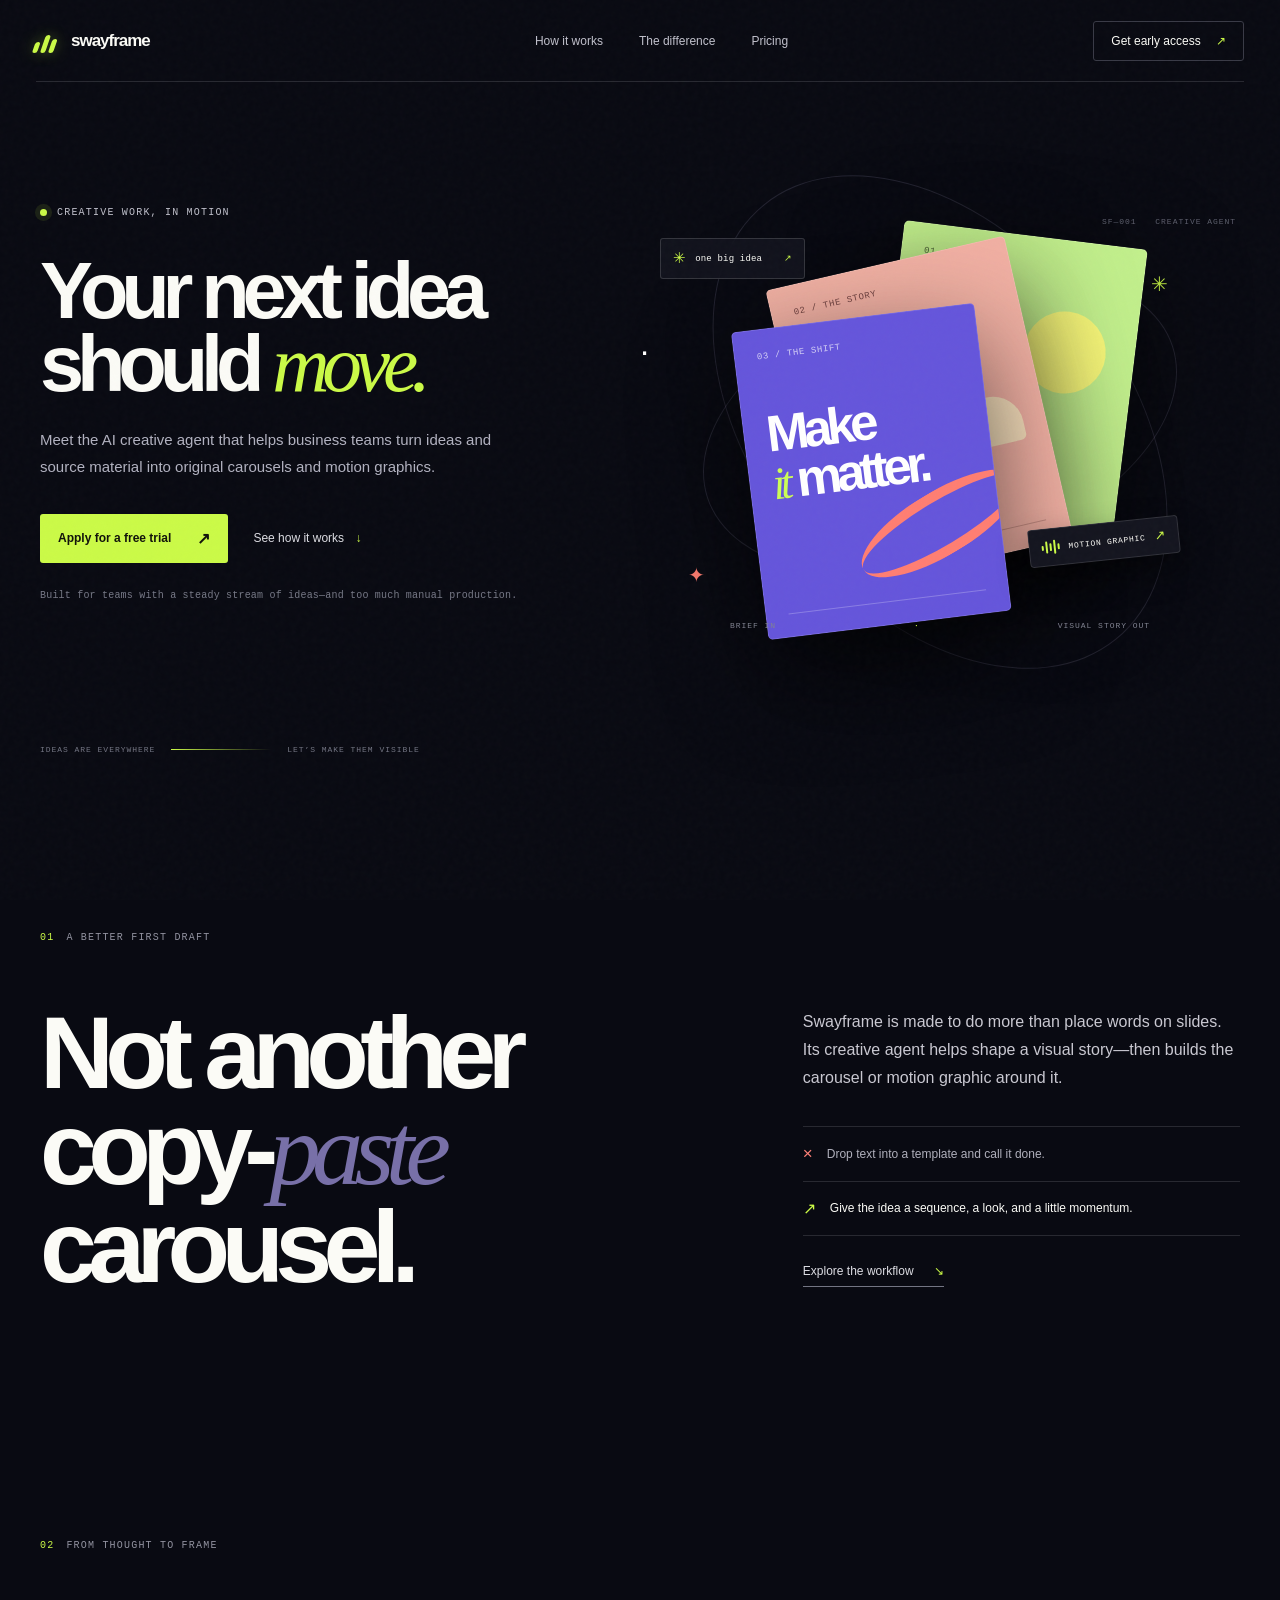
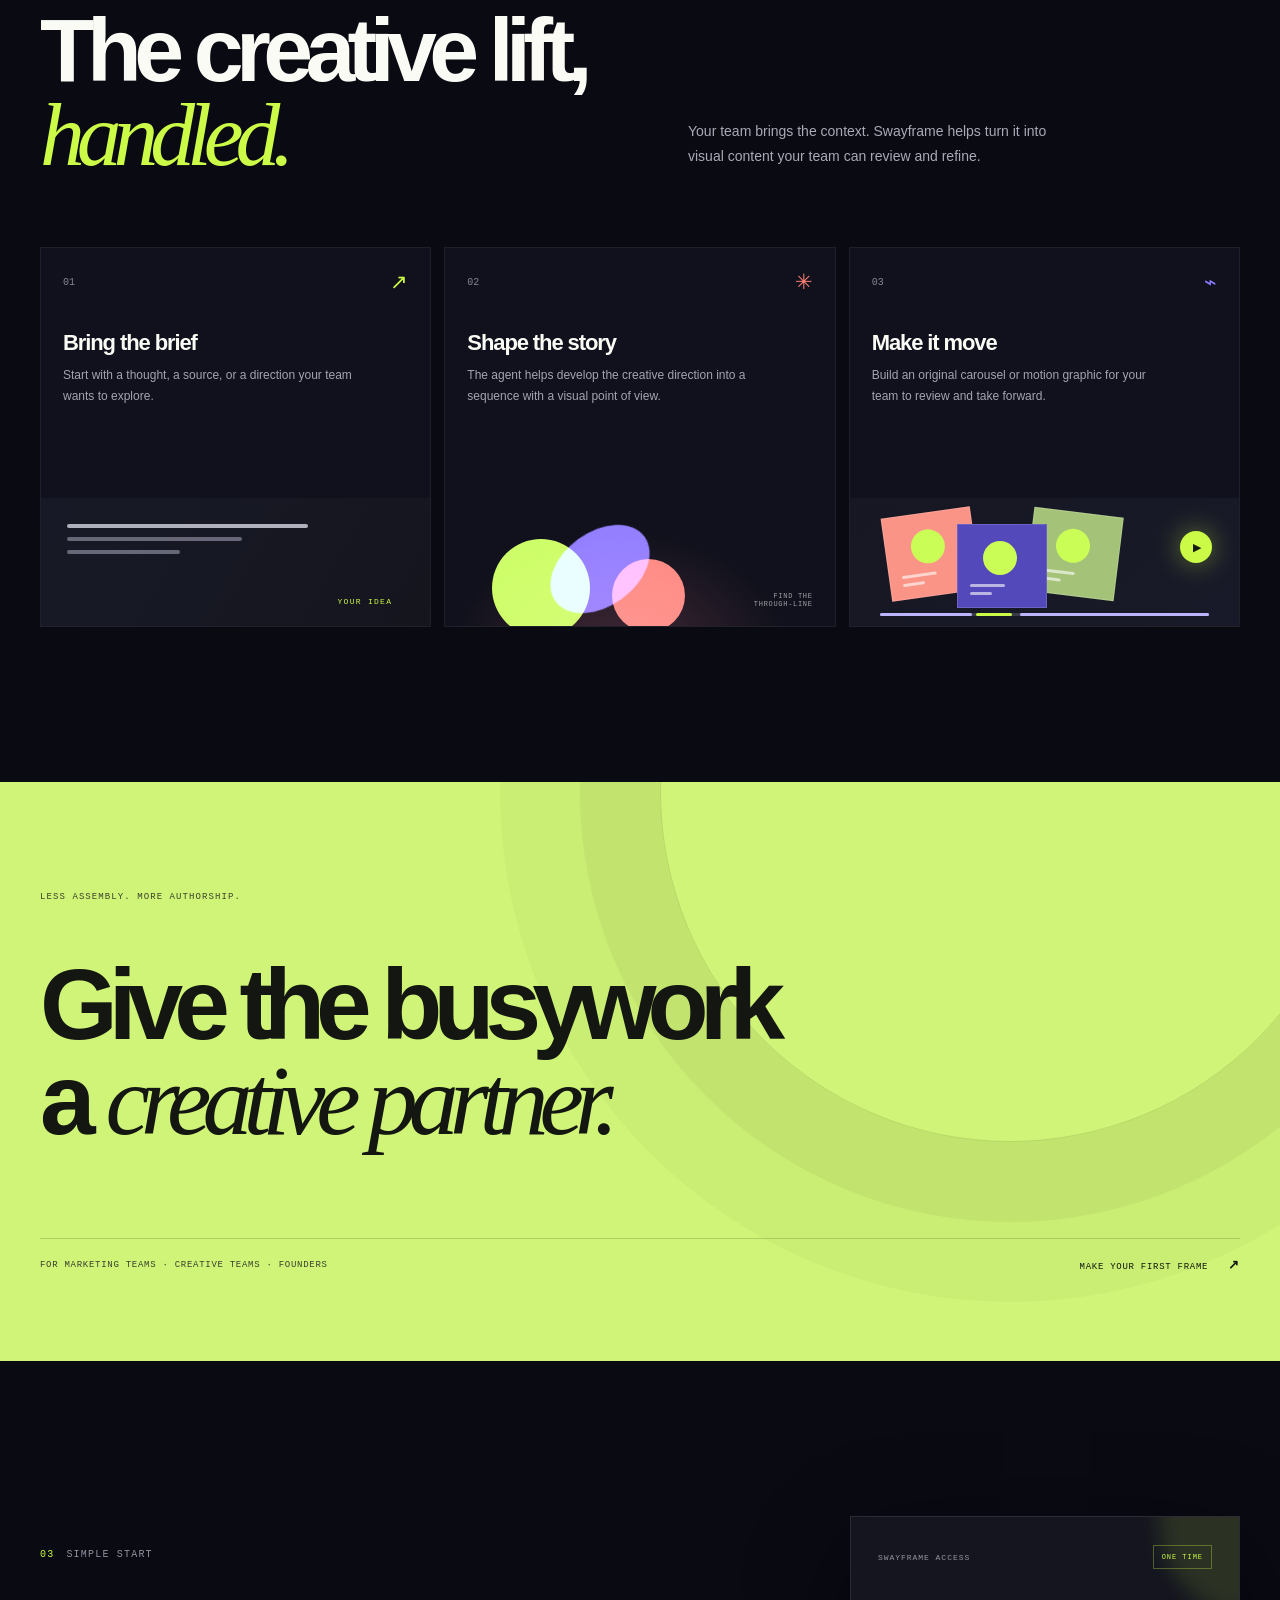
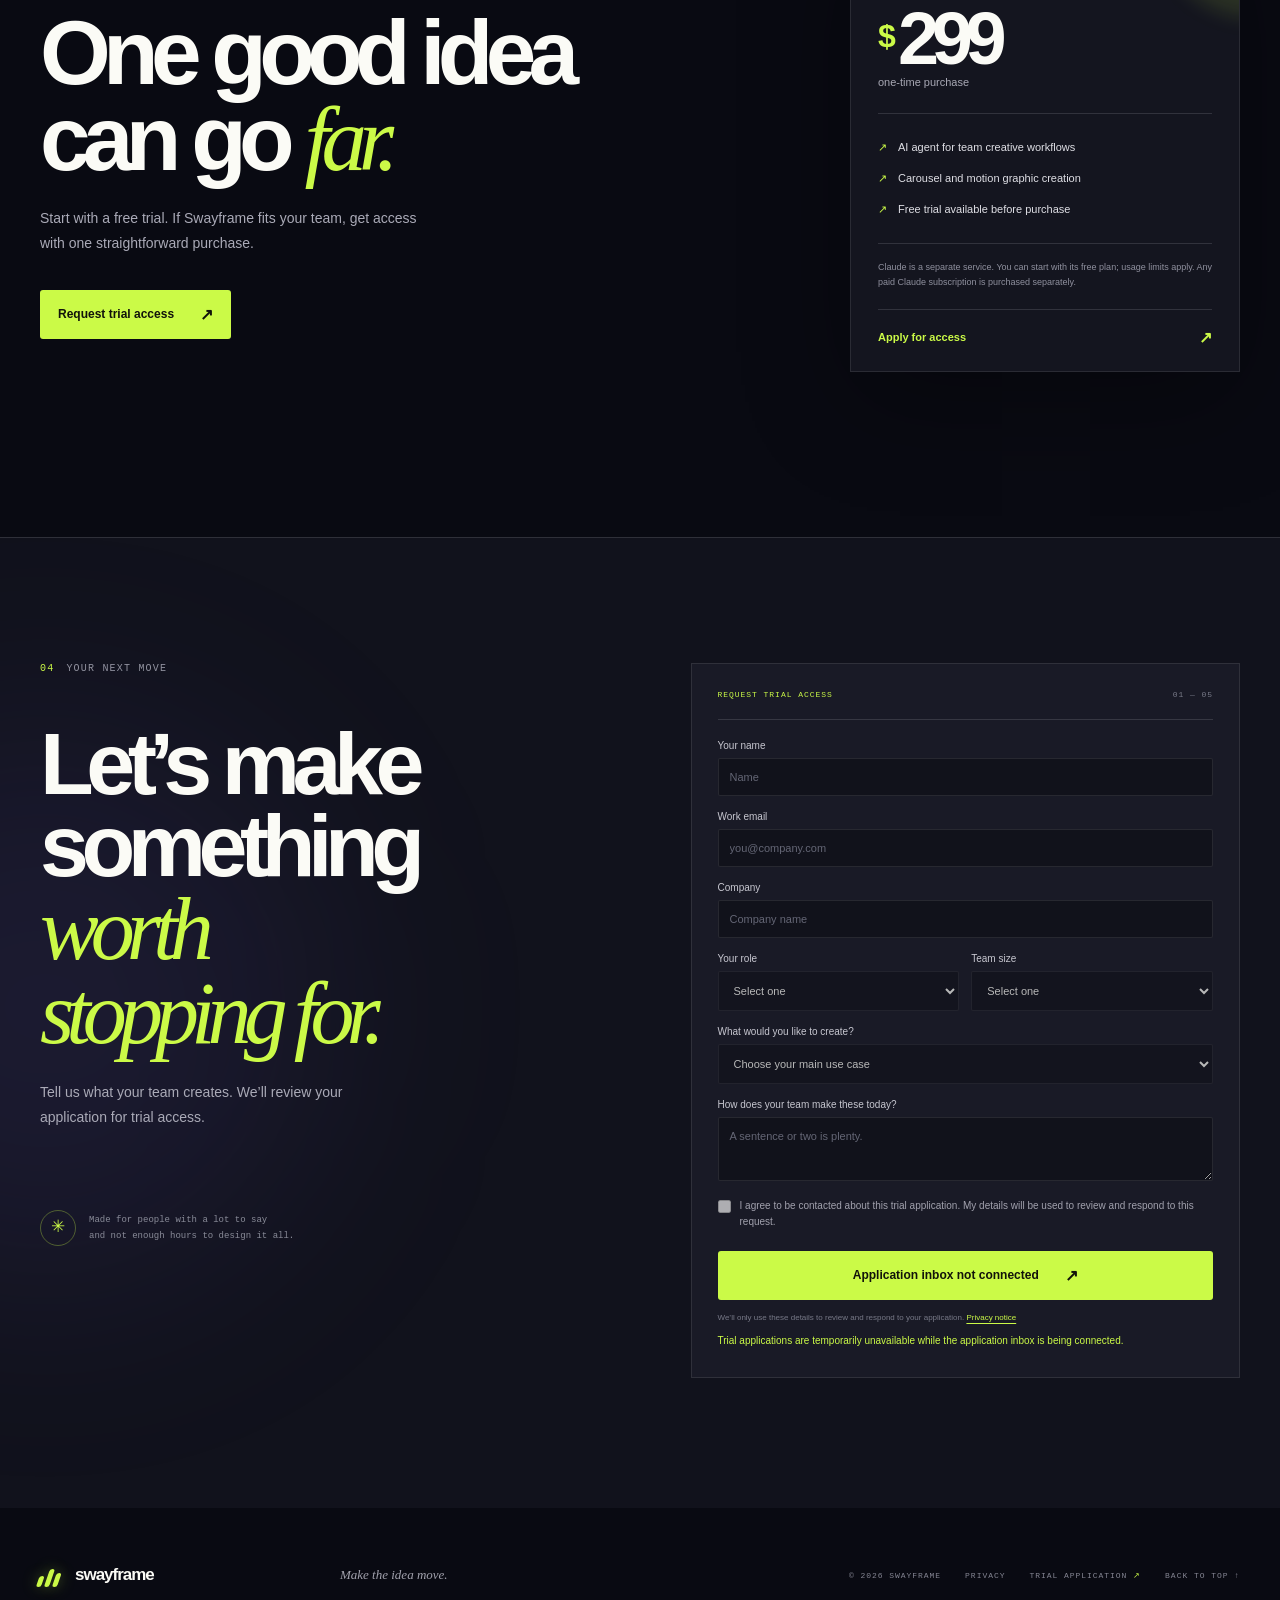
==== commit e0f677f0: "Keep trial form disabled until inbox is connected" ====
--- a/index.html
+++ b/index.html
@@ -74,11 +74,11 @@
       <section class="apply-section" id="apply"><div class="apply-glow"></div><div class="apply-layout section-wrap">
         <div class="apply-copy reveal"><div class="section-label"><span>04</span> YOUR NEXT MOVE</div><h2>Let’s make<br />something <em>worth<br />stopping for.</em></h2><p>Tell us what your team creates. We’ll review your application for trial access.</p><div class="apply-aside"><span class="apply-star">✳</span><span>Made for people with a lot to say<br />and not enough hours to design it all.</span></div></div>
         <form class="apply-form reveal" id="application-form"><div class="form-heading"><span>REQUEST TRIAL ACCESS</span><span>01 — 05</span></div>
-          <label>Your name<input name="name" autocomplete="name" required placeholder="Name" /></label><label>Work email<input name="email" autocomplete="email" type="email" required placeholder="you@company.com" /></label><label>Company<input name="company" autocomplete="organization" required placeholder="Company name" /></label>
-          <div class="form-row"><label>Your role<select name="role" required><option value="" disabled selected>Select one</option><option>Founder / Owner</option><option>Marketing</option><option>Creative / Design</option><option>Operations</option><option>Other</option></select></label><label>Team size<select name="team" required><option value="" disabled selected>Select one</option><option>1</option><option>2–5</option><option>6–20</option><option>21–50</option><option>51+</option></select></label></div>
-          <label>What would you like to create?<select name="need" required><option value="" disabled selected>Choose your main use case</option><option>Carousels</option><option>Motion graphics</option><option>Both</option></select></label><label>How does your team make these today?<textarea name="workflow" rows="2" required placeholder="A sentence or two is plenty."></textarea></label>
-          <label class="consent"><input type="checkbox" name="consent" required /><span>I agree to be contacted about this trial application. My details will be used to review and respond to this request.</span></label>
-          <button class="button button-lime submit-button" type="submit">Send application <span aria-hidden="true">↗</span></button><p class="form-privacy">We’ll only use these details to review and respond to your application. <a href="/privacy.html">Privacy notice</a></p><div class="form-message" id="form-message" role="status" aria-live="polite"></div>
+          <label>Your name<input name="name" autocomplete="name" required disabled placeholder="Name" /></label><label>Work email<input name="email" autocomplete="email" type="email" required disabled placeholder="you@company.com" /></label><label>Company<input name="company" autocomplete="organization" required disabled placeholder="Company name" /></label>
+          <div class="form-row"><label>Your role<select name="role" required disabled><option value="" disabled selected>Select one</option><option>Founder / Owner</option><option>Marketing</option><option>Creative / Design</option><option>Operations</option><option>Other</option></select></label><label>Team size<select name="team" required disabled><option value="" disabled selected>Select one</option><option>1</option><option>2–5</option><option>6–20</option><option>21–50</option><option>51+</option></select></label></div>
+          <label>What would you like to create?<select name="need" required disabled><option value="" disabled selected>Choose your main use case</option><option>Carousels</option><option>Motion graphics</option><option>Both</option></select></label><label>How does your team make these today?<textarea name="workflow" rows="2" required disabled placeholder="A sentence or two is plenty."></textarea></label>
+          <label class="consent"><input type="checkbox" name="consent" required disabled /><span>I agree to be contacted about this trial application. My details will be used to review and respond to this request.</span></label>
+          <button class="button button-lime submit-button" type="submit" disabled>Application inbox not connected <span aria-hidden="true">↗</span></button><p class="form-privacy">We’ll only use these details to review and respond to your application. <a href="/privacy.html">Privacy notice</a></p><div class="form-message" id="form-message" role="status" aria-live="polite">Trial applications are temporarily unavailable while the application inbox is being connected.</div>
         </form>
       </div></section>
     </main>
--- a/styles.css
+++ b/styles.css
@@ -203,6 +203,7 @@
 .consent input { accent-color: var(--lime); margin: 2px 0 0; }
 .submit-button { width: 100%; margin-top: 6px; }
 .form-privacy { font-size: 8px; color: #777987; line-height: 1.6; margin: 12px 0 0; }
+.form-privacy a { color: var(--lime); text-decoration: underline; text-underline-offset: 3px; }
 .form-message { font-size: 10px; color: var(--lime); min-height: 16px; margin-top: 10px; }
 .footer { min-height: 135px; display: grid; grid-template-columns: 1fr 1fr 2fr; align-items: center; color: #858693; }
 .footer .brand { color: var(--white); }
